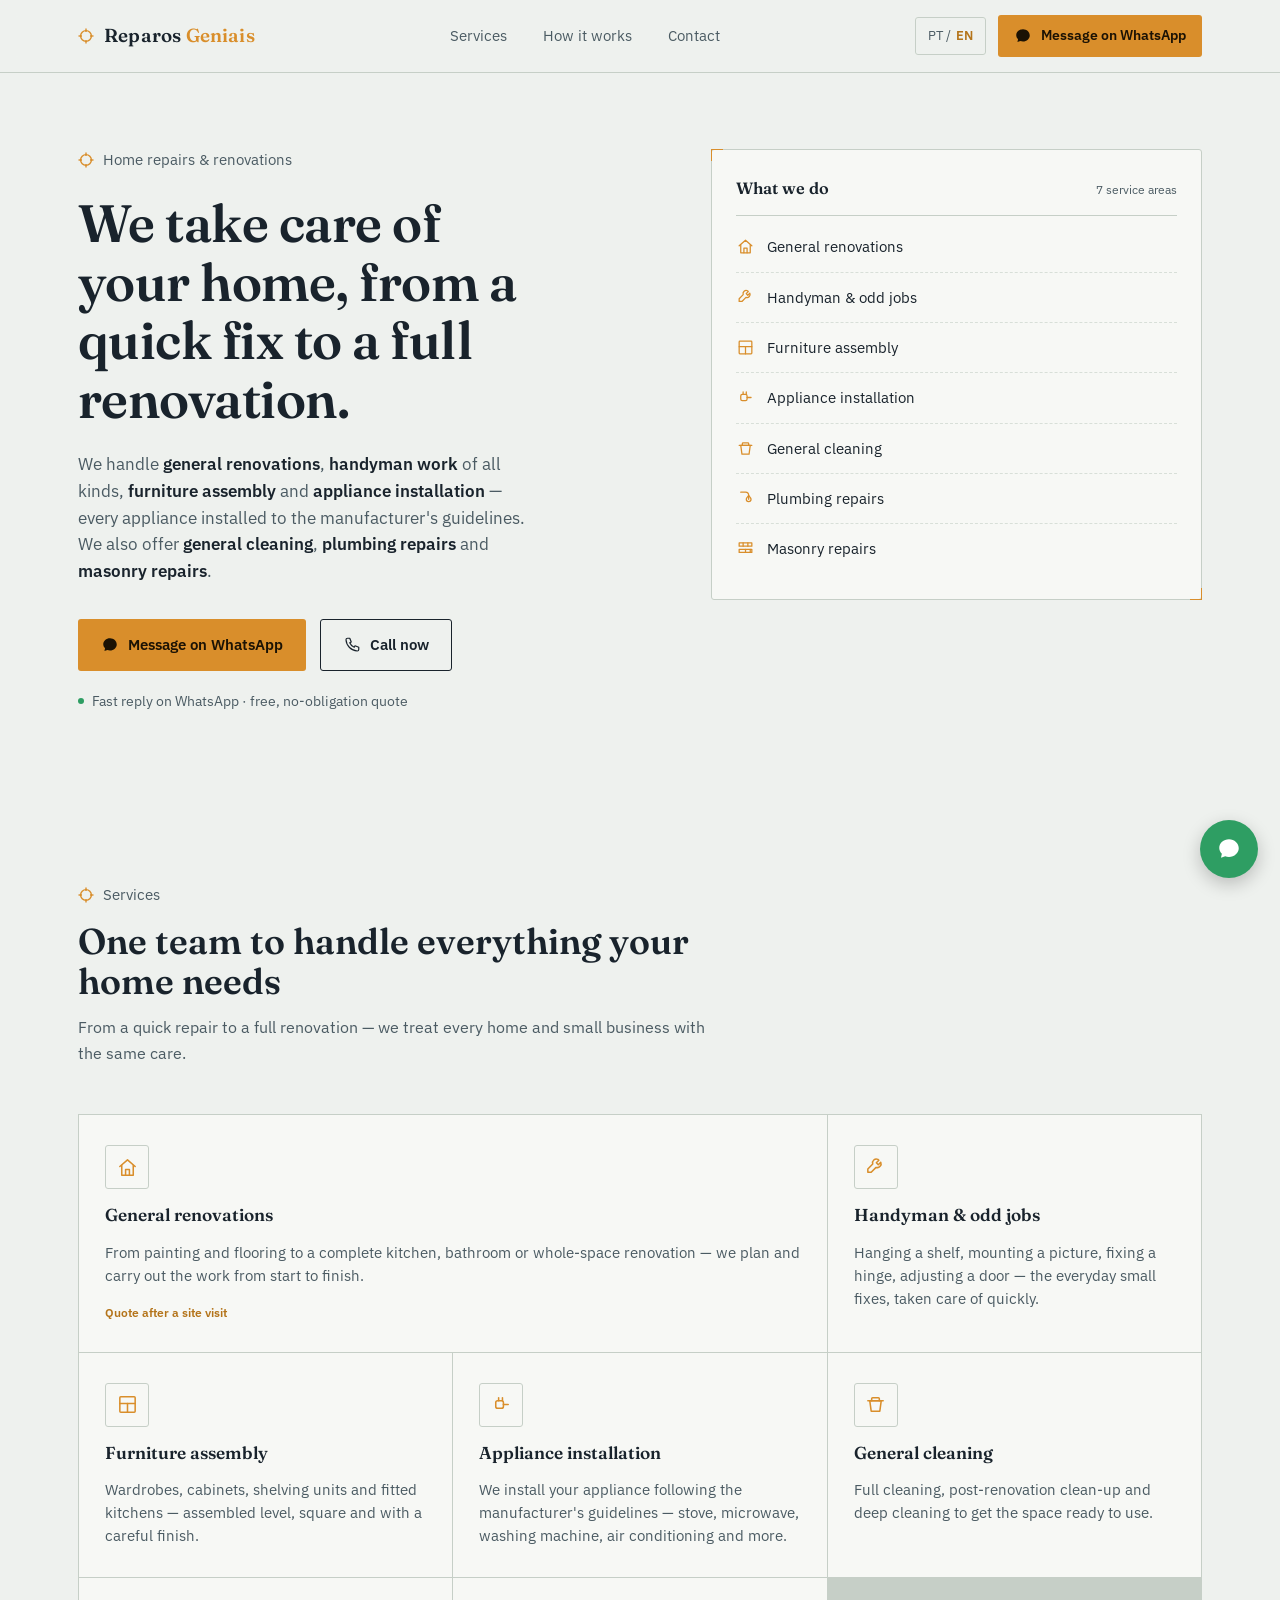
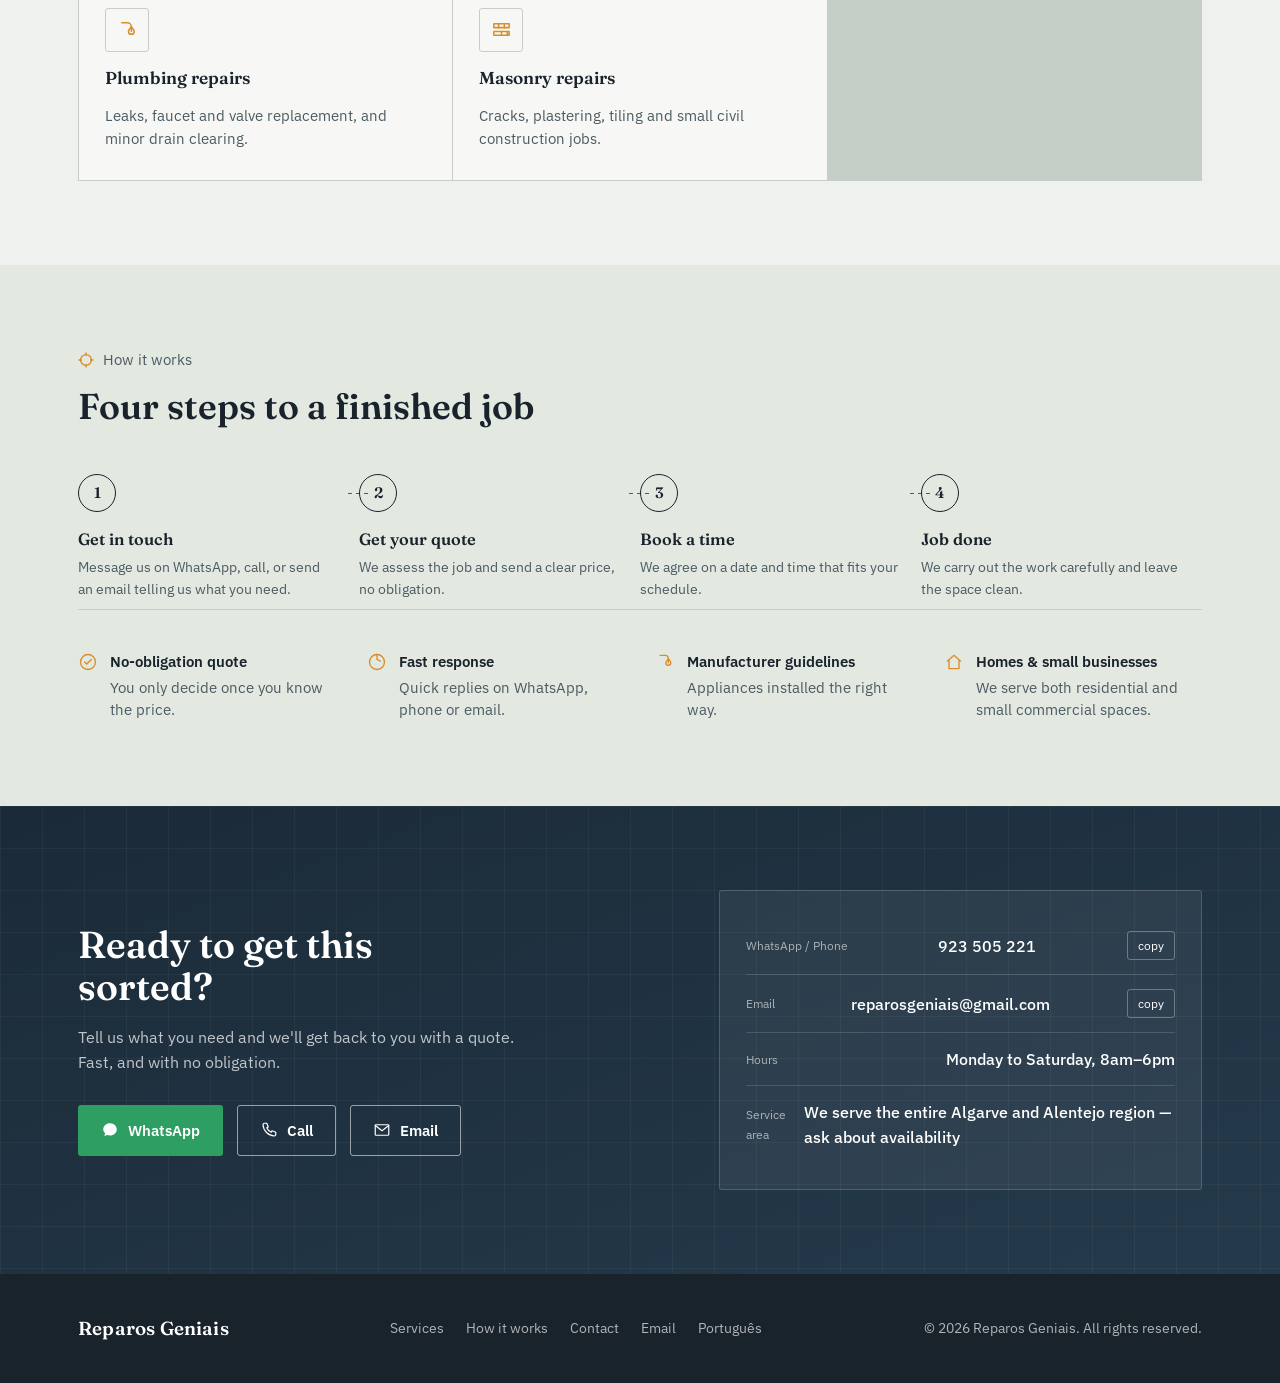
==== en/index.html @ 286da4dd "Update and rename en.html to en/index.html" ====
<!DOCTYPE html>
<html lang="en">
<head>
<meta charset="UTF-8">
<meta name="viewport" content="width=device-width, initial-scale=1">
<title>Reparos Geniais — Home Repairs, Renovations & Furniture Assembly</title>
<meta name="description" content="General renovations, handyman work, furniture assembly, appliance installation, cleaning, plumbing and masonry repairs. Get a quote by WhatsApp, phone or email.">
<meta name="theme-color" content="#1B2A38">

<!-- Open Graph -->
<meta property="og:title" content="Reparos Geniais — Home Repairs & Renovations">
<meta property="og:description" content="We take care of your home: renovations, handyman work, furniture assembly, appliance installation, cleaning, plumbing and masonry repairs.">
<meta property="og:type" content="website">
<meta property="og:locale" content="en_US">
<meta property="og:locale:alternate" content="pt_BR">

<!-- Multilingual SEO: tells Google the Portuguese version of this same page.
     Replace "https://SEU-DOMINIO" with your real URL after deploying to Vercel. -->
<link rel="alternate" hreflang="pt-BR" href="https://SEU-DOMINIO/">
<link rel="alternate" hreflang="en" href="https://SEU-DOMINIO/en/">
<link rel="alternate" hreflang="x-default" href="https://SEU-DOMINIO/">
<link rel="canonical" href="https://SEU-DOMINIO/en/">

<!-- Favicon -->
<link rel="icon" href="data:image/svg+xml,%3Csvg xmlns='http://www.w3.org/2000/svg' viewBox='0 0 24 24'%3E%3Crect width='24' height='24' rx='5' fill='%231B2A38'/%3E%3Cpath d='M14.5 4.5a4 4 0 0 0-5.4 4.9L4 14.5V18h3.5l5.1-5.1a4 4 0 0 0 4.9-5.4l-2.6 2.6-2-2 2.6-2.6z' fill='%23D98E2B'/%3E%3C/svg%3E">

<link rel="preconnect" href="https://fonts.googleapis.com">
<link rel="preconnect" href="https://fonts.gstatic.com" crossorigin>
<link href="https://fonts.googleapis.com/css2?family=Fraunces:opsz,wght@9..144,400;9..144,500;9..144,600;9..144,700&family=IBM+Plex+Sans:wght@400;500;600;700&display=swap" rel="stylesheet">
<link rel="stylesheet" href="../styles.css">
</head>
<body>

<!-- Automatic notice for visitors whose browser is set to Portuguese -->
<div class="lang-banner" id="langBanner">
  <div class="wrap lang-banner-inner">
    <span>Prefere ler em português? <a href="/">Ver esta página em português</a>.</span>
    <button class="close-banner" id="closeLangBanner" aria-label="Close notice">×</button>
  </div>
</div>

<!-- ============================================================
     HEADER
     ============================================================ -->
<header>
  <div class="wrap header-row">
    <a href="#top" class="logo">
      <svg class="mark" viewBox="0 0 16 16"><circle cx="8" cy="8" r="5.4"/><line x1="8" y1="0.5" x2="8" y2="4"/><line x1="8" y1="12" x2="8" y2="15.5"/><line x1="0.5" y1="8" x2="4" y2="8"/><line x1="12" y1="8" x2="15.5" y2="8"/></svg>
      <span class="logo-word">Reparos <span>Geniais</span></span>
    </a>

    <nav class="primary-nav" aria-label="Main navigation">
      <a href="#services">Services</a>
      <a href="#how-it-works">How it works</a>
      <a href="#contact">Contact</a>
    </nav>

    <div class="header-cta">
      <a class="lang-switch" href="/" hreflang="pt-BR">
        PT / <span class="current">EN</span>
      </a>
      <a class="btn btn-primary btn-sm js-wa" href="#" target="_blank" rel="noopener">
        <svg viewBox="0 0 24 24" fill="currentColor"><path d="M12 3C7 3 3 6.6 3 11c0 2 .9 3.9 2.4 5.3L4.6 20l3.9-1.3c1 .4 2.2.6 3.5.6 5 0 9-3.6 9-8S17 3 12 3z"/></svg>
        <span class="long">Message on WhatsApp</span>
      </a>
      <button class="hamburger" id="menuToggle" aria-label="Open menu" aria-expanded="false">
        <span class="bars"></span>
      </button>
    </div>
  </div>
  <div class="mobile-nav" id="mobileNav">
    <a href="#services">Services</a>
    <a href="#how-it-works">How it works</a>
    <a href="#contact">Contact</a>
    <a href="/">Ver em português</a>
  </div>
</header>

<!-- ============================================================
     HERO
     ============================================================ -->
<main id="top">
<section class="hero">
  <div class="wrap hero-grid">
    <div>
      <div class="eyebrow">
        <svg class="mark" viewBox="0 0 16 16"><circle cx="8" cy="8" r="5.4"/><line x1="8" y1="0.5" x2="8" y2="4"/><line x1="8" y1="12" x2="8" y2="15.5"/><line x1="0.5" y1="8" x2="4" y2="8"/><line x1="12" y1="8" x2="15.5" y2="8"/></svg>
        Home repairs & renovations
      </div>
      <h1>We take care of your home, from a quick fix to a full renovation.</h1>
      <p class="hero-sub">
        We handle <strong>general renovations</strong>, <strong>handyman work</strong> of all kinds,
        <strong>furniture assembly</strong> and <strong>appliance installation</strong> —
        every appliance installed to the manufacturer's guidelines. We also offer
        <strong>general cleaning</strong>, <strong>plumbing repairs</strong> and <strong>masonry repairs</strong>.
      </p>
      <div class="hero-ctas">
        <a class="btn btn-primary js-wa" href="#" target="_blank" rel="noopener">
          <svg viewBox="0 0 24 24" fill="currentColor"><path d="M12 3C7 3 3 6.6 3 11c0 2 .9 3.9 2.4 5.3L4.6 20l3.9-1.3c1 .4 2.2.6 3.5.6 5 0 9-3.6 9-8S17 3 12 3z"/></svg>
          Message on WhatsApp
        </a>
        <a class="btn btn-outline js-tel" href="#">
          <svg viewBox="0 0 24 24" fill="none" stroke="currentColor" stroke-width="1.6" stroke-linecap="round" stroke-linejoin="round"><path d="M6 3h3l2 5-2 1a11 11 0 0 0 6 6l1-2 5 2v3a2 2 0 0 1-2 2A16 16 0 0 1 4 5a2 2 0 0 1 2-2z"/></svg>
          Call now
        </a>
      </div>
      <div class="hero-note"><span class="dot"></span> Fast reply on WhatsApp · free, no-obligation quote</div>
    </div>

    <div class="spec-panel">
      <div class="spec-head">
        <span class="t1">What we do</span>
        <span class="t2">7 service areas</span>
      </div>
      <ul class="spec-list">
        <li><svg viewBox="0 0 24 24" fill="none" stroke="currentColor" stroke-width="1.6" stroke-linecap="round" stroke-linejoin="round"><path d="M4 11 12 4 20 11"/><path d="M6 10v10h12V10"/><path d="M10 20v-6h4v6"/></svg> General renovations</li>
        <li><svg viewBox="0 0 24 24" fill="none" stroke="currentColor" stroke-width="1.6" stroke-linecap="round" stroke-linejoin="round"><path d="M14.5 3.5a4 4 0 0 0-5.4 4.9L4 13.5V17h3.5l5.1-5.1a4 4 0 0 0 4.9-5.4l-2.6 2.6-2-2 2.6-2.6z"/></svg> Handyman & odd jobs</li>
        <li><svg viewBox="0 0 24 24" fill="none" stroke="currentColor" stroke-width="1.6" stroke-linecap="round" stroke-linejoin="round"><rect x="4" y="4" width="16" height="16" rx="1"/><line x1="4" y1="11" x2="20" y2="11"/><line x1="12" y1="11" x2="12" y2="20"/></svg> Furniture assembly</li>
        <li><svg viewBox="0 0 24 24" fill="none" stroke="currentColor" stroke-width="1.6" stroke-linecap="round" stroke-linejoin="round"><rect x="6" y="8" width="8" height="8" rx="2"/><line x1="9" y1="8" x2="9" y2="5"/><line x1="13" y1="8" x2="13" y2="5"/><line x1="14" y1="12" x2="19" y2="12"/></svg> Appliance installation</li>
        <li><svg viewBox="0 0 24 24" fill="none" stroke="currentColor" stroke-width="1.6" stroke-linecap="round" stroke-linejoin="round"><path d="M6 8h12l-1.5 11h-9L6 8z"/><path d="M8 8V6a1 1 0 0 1 1-1h6a1 1 0 0 1 1 1v2"/><path d="M4 8h16"/></svg> General cleaning</li>
        <li><svg viewBox="0 0 24 24" fill="none" stroke="currentColor" stroke-width="1.6" stroke-linecap="round" stroke-linejoin="round"><path d="M6 4h6a4 4 0 0 1 4 4v2"/><line x1="16" y1="10" x2="16" y2="13"/><path d="M13 13a3 3 0 1 0 6 0c0-1.5-3-5-3-5s-3 3.5-3 5z"/></svg> Plumbing repairs</li>
        <li><svg viewBox="0 0 24 24" fill="none" stroke="currentColor" stroke-width="1.6" stroke-linecap="round" stroke-linejoin="round"><rect x="4" y="5" width="16" height="4"/><rect x="4" y="13" width="16" height="4"/><line x1="9" y1="5" x2="9" y2="9"/><line x1="15" y1="5" x2="15" y2="9"/><line x1="12" y1="13" x2="12" y2="17"/><line x1="18" y1="13" x2="18" y2="17"/></svg> Masonry repairs</li>
      </ul>
    </div>
  </div>
</section>

<!-- ============================================================
     SERVICES
     ============================================================ -->
<section id="services">
  <div class="wrap">
    <div class="section-head">
      <div class="eyebrow">
        <svg class="mark" viewBox="0 0 16 16"><circle cx="8" cy="8" r="5.4"/><line x1="8" y1="0.5" x2="8" y2="4"/><line x1="8" y1="12" x2="8" y2="15.5"/><line x1="0.5" y1="8" x2="4" y2="8"/><line x1="12" y1="8" x2="15.5" y2="8"/></svg>
        Services
      </div>
      <h2>One team to handle everything your home needs</h2>
      <p>From a quick repair to a full renovation — we treat every home and small business with the same care.</p>
    </div>

    <div class="services-grid">
      <div class="service-card wide">
        <div class="service-icon"><svg viewBox="0 0 24 24" fill="none" stroke="currentColor" stroke-width="1.6" stroke-linecap="round" stroke-linejoin="round"><path d="M4 11 12 4 20 11"/><path d="M6 10v10h12V10"/><path d="M10 20v-6h4v6"/></svg></div>
        <h3>General renovations</h3>
        <p>From painting and flooring to a complete kitchen, bathroom or whole-space renovation — we plan and carry out the work from start to finish.</p>
        <span class="service-tag">Quote after a site visit</span>
      </div>

      <div class="service-card">
        <div class="service-icon"><svg viewBox="0 0 24 24" fill="none" stroke="currentColor" stroke-width="1.6" stroke-linecap="round" stroke-linejoin="round"><path d="M14.5 3.5a4 4 0 0 0-5.4 4.9L4 13.5V17h3.5l5.1-5.1a4 4 0 0 0 4.9-5.4l-2.6 2.6-2-2 2.6-2.6z"/></svg></div>
        <h3>Handyman & odd jobs</h3>
        <p>Hanging a shelf, mounting a picture, fixing a hinge, adjusting a door — the everyday small fixes, taken care of quickly.</p>
      </div>

      <div class="service-card">
        <div class="service-icon"><svg viewBox="0 0 24 24" fill="none" stroke="currentColor" stroke-width="1.6" stroke-linecap="round" stroke-linejoin="round"><rect x="4" y="4" width="16" height="16" rx="1"/><line x1="4" y1="11" x2="20" y2="11"/><line x1="12" y1="11" x2="12" y2="20"/></svg></div>
        <h3>Furniture assembly</h3>
        <p>Wardrobes, cabinets, shelving units and fitted kitchens — assembled level, square and with a careful finish.</p>
      </div>

      <div class="service-card">
        <div class="service-icon"><svg viewBox="0 0 24 24" fill="none" stroke="currentColor" stroke-width="1.6" stroke-linecap="round" stroke-linejoin="round"><rect x="6" y="8" width="8" height="8" rx="2"/><line x1="9" y1="8" x2="9" y2="5"/><line x1="13" y1="8" x2="13" y2="5"/><line x1="14" y1="12" x2="19" y2="12"/></svg></div>
        <h3>Appliance installation</h3>
        <p>We install your appliance following the manufacturer's guidelines — stove, microwave, washing machine, air conditioning and more.</p>
      </div>

      <div class="service-card">
        <div class="service-icon"><svg viewBox="0 0 24 24" fill="none" stroke="currentColor" stroke-width="1.6" stroke-linecap="round" stroke-linejoin="round"><path d="M6 8h12l-1.5 11h-9L6 8z"/><path d="M8 8V6a1 1 0 0 1 1-1h6a1 1 0 0 1 1 1v2"/><path d="M4 8h16"/></svg></div>
        <h3>General cleaning</h3>
        <p>Full cleaning, post-renovation clean-up and deep cleaning to get the space ready to use.</p>
      </div>

      <div class="service-card">
        <div class="service-icon"><svg viewBox="0 0 24 24" fill="none" stroke="currentColor" stroke-width="1.6" stroke-linecap="round" stroke-linejoin="round"><path d="M6 4h6a4 4 0 0 1 4 4v2"/><line x1="16" y1="10" x2="16" y2="13"/><path d="M13 13a3 3 0 1 0 6 0c0-1.5-3-5-3-5s-3 3.5-3 5z"/></svg></div>
        <h3>Plumbing repairs</h3>
        <p>Leaks, faucet and valve replacement, and minor drain clearing.</p>
      </div>

      <div class="service-card">
        <div class="service-icon"><svg viewBox="0 0 24 24" fill="none" stroke="currentColor" stroke-width="1.6" stroke-linecap="round" stroke-linejoin="round"><rect x="4" y="5" width="16" height="4"/><rect x="4" y="13" width="16" height="4"/><line x1="9" y1="5" x2="9" y2="9"/><line x1="15" y1="5" x2="15" y2="9"/><line x1="12" y1="13" x2="12" y2="17"/><line x1="18" y1="13" x2="18" y2="17"/></svg></div>
        <h3>Masonry repairs</h3>
        <p>Cracks, plastering, tiling and small civil construction jobs.</p>
      </div>
    </div>
  </div>
</section>

<!-- ============================================================
     HOW IT WORKS
     ============================================================ -->
<section id="how-it-works" class="steps-wrap">
  <div class="wrap">
    <div class="section-head">
      <div class="eyebrow">
        <svg class="mark" viewBox="0 0 16 16"><circle cx="8" cy="8" r="5.4"/><line x1="8" y1="0.5" x2="8" y2="4"/><line x1="8" y1="12" x2="8" y2="15.5"/><line x1="0.5" y1="8" x2="4" y2="8"/><line x1="12" y1="8" x2="15.5" y2="8"/></svg>
        How it works
      </div>
      <h2>Four steps to a finished job</h2>
    </div>

    <div class="steps">
      <div class="step">
        <div class="step-num">1</div>
        <h3>Get in touch</h3>
        <p>Message us on WhatsApp, call, or send an email telling us what you need.</p>
      </div>
      <div class="step">
        <div class="step-num">2</div>
        <h3>Get your quote</h3>
        <p>We assess the job and send a clear price, no obligation.</p>
      </div>
      <div class="step">
        <div class="step-num">3</div>
        <h3>Book a time</h3>
        <p>We agree on a date and time that fits your schedule.</p>
      </div>
      <div class="step">
        <div class="step-num">4</div>
        <h3>Job done</h3>
        <p>We carry out the work carefully and leave the space clean.</p>
      </div>
    </div>

    <div class="trust-row">
      <div class="trust-item">
        <svg viewBox="0 0 24 24" fill="none" stroke="currentColor" stroke-width="1.6" stroke-linecap="round" stroke-linejoin="round"><circle cx="12" cy="12" r="9"/><path d="M8 12l2.5 2.5L16 9"/></svg>
        <p><strong>No-obligation quote</strong>You only decide once you know the price.</p>
      </div>
      <div class="trust-item">
        <svg viewBox="0 0 24 24" fill="none" stroke="currentColor" stroke-width="1.6" stroke-linecap="round" stroke-linejoin="round"><path d="M12 3v6l4 2"/><circle cx="12" cy="12" r="9"/></svg>
        <p><strong>Fast response</strong>Quick replies on WhatsApp, phone or email.</p>
      </div>
      <div class="trust-item">
        <svg viewBox="0 0 24 24" fill="none" stroke="currentColor" stroke-width="1.6" stroke-linecap="round" stroke-linejoin="round"><path d="M6 4h6a4 4 0 0 1 4 4v2"/><line x1="16" y1="10" x2="16" y2="13"/><path d="M13 13a3 3 0 1 0 6 0c0-1.5-3-5-3-5s-3 3.5-3 5z"/></svg>
        <p><strong>Manufacturer guidelines</strong>Appliances installed the right way.</p>
      </div>
      <div class="trust-item">
        <svg viewBox="0 0 24 24" fill="none" stroke="currentColor" stroke-width="1.6" stroke-linecap="round" stroke-linejoin="round"><path d="M4 11 12 4 20 11"/><path d="M6 10v10h12V10"/></svg>
        <p><strong>Homes & small businesses</strong>We serve both residential and small commercial spaces.</p>
      </div>
    </div>
  </div>
</section>

<!-- ============================================================
     CONTACT
     ============================================================ -->
<section id="contact" class="contact">
  <div class="wrap contact-inner">
    <div>
      <h2>Ready to get this sorted?</h2>
      <p class="contact-sub">Tell us what you need and we'll get back to you with a quote. Fast, and with no obligation.</p>
      <div class="contact-ctas">
        <a class="btn btn-whatsapp js-wa" href="#" target="_blank" rel="noopener">
          <svg viewBox="0 0 24 24" fill="currentColor"><path d="M12 3C7 3 3 6.6 3 11c0 2 .9 3.9 2.4 5.3L4.6 20l3.9-1.3c1 .4 2.2.6 3.5.6 5 0 9-3.6 9-8S17 3 12 3z"/></svg>
          WhatsApp
        </a>
        <a class="btn btn-outline-light js-tel" href="#">
          <svg viewBox="0 0 24 24" fill="none" stroke="currentColor" stroke-width="1.6" stroke-linecap="round" stroke-linejoin="round"><path d="M6 3h3l2 5-2 1a11 11 0 0 0 6 6l1-2 5 2v3a2 2 0 0 1-2 2A16 16 0 0 1 4 5a2 2 0 0 1 2-2z"/></svg>
          Call
        </a>
        <a class="btn btn-outline-light js-email" href="#">
          <svg viewBox="0 0 24 24" fill="none" stroke="currentColor" stroke-width="1.6" stroke-linecap="round" stroke-linejoin="round"><rect x="3" y="5" width="18" height="14" rx="1"/><path d="M3 6l9 7 9-7"/></svg>
          Email
        </a>
      </div>
    </div>

    <div class="contact-card">
      <div class="contact-line">
        <span class="label">WhatsApp / Phone</span>
        <span class="value js-phone-display">—</span>
        <button class="copy-btn" data-copy-target="phone">copy</button>
      </div>
      <div class="contact-line">
        <span class="label">Email</span>
        <span class="value js-email-display">—</span>
        <button class="copy-btn" data-copy-target="email">copy</button>
      </div>
      <div class="contact-line">
        <span class="label">Hours</span>
        <span class="value js-hours-display">—</span>
      </div>
      <div class="contact-line">
        <span class="label">Service area</span>
        <span class="value js-city-display">—</span>
      </div>
    </div>
  </div>
</section>
</main>

<!-- ============================================================
     FOOTER
     ============================================================ -->
<footer>
  <div class="wrap footer-row">
    <span class="logo-word">Reparos Geniais</span>
    <div class="footer-links">
      <a href="#services">Services</a>
      <a href="#how-it-works">How it works</a>
      <a href="#contact">Contact</a>
      <a href="#" class="js-email">Email</a>
      <a href="/">Português</a>
    </div>
    <span>© <span id="year"></span> Reparos Geniais. All rights reserved.</span>
  </div>
</footer>

<!-- Floating WhatsApp button -->
<a class="float-wa js-wa" href="#" target="_blank" rel="noopener" aria-label="Message on WhatsApp">
  <span class="ring" aria-hidden="true"></span>
  <svg viewBox="0 0 24 24" fill="currentColor"><path d="M12 3C7 3 3 6.6 3 11c0 2 .9 3.9 2.4 5.3L4.6 20l3.9-1.3c1 .4 2.2.6 3.5.6 5 0 9-3.6 9-8S17 3 12 3z"/></svg>
</a>

<!-- Contact data shared with the Portuguese page: edit in ../config.js -->
<script src="../config.js"></script>
<script>
  const PAGE_LANG = "en";

  function buildWhatsappUrl(){
    const msg = encodeURIComponent(CONFIG.whatsappMessage[PAGE_LANG]);
    return `https://wa.me/${CONFIG.whatsappNumber}?text=${msg}`;
  }

  document.querySelectorAll(".js-wa").forEach(el => el.setAttribute("href", buildWhatsappUrl()));
  document.querySelectorAll(".js-tel").forEach(el => el.setAttribute("href", `tel:${CONFIG.phoneDial}`));
  document.querySelectorAll(".js-email").forEach(el => el.setAttribute("href", `mailto:${CONFIG.email}`));

  document.querySelectorAll(".js-phone-display").forEach(el => el.textContent = CONFIG.phoneDisplay);
  document.querySelectorAll(".js-email-display").forEach(el => el.textContent = CONFIG.email);
  document.querySelectorAll(".js-hours-display").forEach(el => el.textContent = CONFIG.hours[PAGE_LANG]);
  document.querySelectorAll(".js-city-display").forEach(el => el.textContent = CONFIG.city[PAGE_LANG]);

  // copy phone / email
  document.querySelectorAll(".copy-btn").forEach(btn => {
    btn.addEventListener("click", async () => {
      const target = btn.getAttribute("data-copy-target");
      const text = target === "phone" ? CONFIG.phoneDisplay : CONFIG.email;
      try{
        await navigator.clipboard.writeText(text);
        const original = btn.textContent;
        btn.textContent = "copied!";
        setTimeout(() => btn.textContent = original, 1600);
      }catch(e){ /* clipboard unavailable, fail silently */ }
    });
  });

  // mobile menu
  const menuToggle = document.getElementById("menuToggle");
  const mobileNav = document.getElementById("mobileNav");
  menuToggle.addEventListener("click", () => {
    const open = mobileNav.classList.toggle("open");
    menuToggle.setAttribute("aria-expanded", open ? "true" : "false");
  });
  mobileNav.querySelectorAll("a").forEach(a => a.addEventListener("click", () => {
    mobileNav.classList.remove("open");
    menuToggle.setAttribute("aria-expanded", "false");
  }));

  document.getElementById("year").textContent = new Date().getFullYear();

  // Notice: if the visitor's browser is set to Portuguese and they haven't
  // dismissed this before, suggest the Portuguese page.
  (function(){
    const banner = document.getElementById("langBanner");
    const dismissed = localStorage.getItem("rg-lang-banner-dismissed");
    const browserLang = (navigator.language || "").toLowerCase();
    if (!dismissed && browserLang.startsWith("pt")) {
      banner.classList.add("show");
    }
    document.getElementById("closeLangBanner").addEventListener("click", () => {
      banner.classList.remove("show");
      localStorage.setItem("rg-lang-banner-dismissed", "1");
    });
  })();
</script>
</body>
</html>
---- styles.css ----
/* ============================================================
   CONFIGURAÇÃO VISUAL — tokens de design
   ============================================================ */
:root{
  --paper:      #EEF1EE;   /* fundo principal, papel técnico frio */
  --paper-alt:  #E3E8E1;   /* fundo de seções alternadas */
  --card:       #F7F8F5;   /* cartões sobre o papel */
  --ink:        #19232C;   /* texto principal, quase-preto azulado */
  --ink-soft:   #4B5B63;   /* texto secundário */
  --line:       #C6CFC7;   /* linhas finas / bordas técnicas */
  --line-soft:  #D8DFD8;
  --accent:     #D98E2B;   /* ocre — cor de ferramenta */
  --accent-dk:  #B4741A;   /* ocre escuro, hover */
  --blue-deep:  #1B2A38;   /* azul oficina, seções escuras */
  --blue-deep-2:#243A4B;
  --whatsapp:   #2E9E63;   /* verde discreto, não o verde-limão de marca */
  --radius:     3px;
  --maxw:       1180px;
}

*{ box-sizing: border-box; }
html{ scroll-behavior: smooth; }
body{
  margin:0;
  background: var(--paper);
  color: var(--ink);
  font-family: 'IBM Plex Sans', system-ui, sans-serif;
  font-size: 16px;
  line-height: 1.55;
  -webkit-font-smoothing: antialiased;
}
h1,h2,h3{
  font-family: 'Fraunces', Georgia, serif;
  font-weight: 600;
  line-height: 1.12;
  margin: 0;
  color: var(--ink);
}
p{ margin: 0; }
a{ color: inherit; text-decoration: none; }
img,svg{ display:block; max-width:100%; }
button{ font-family: inherit; cursor: pointer; }
:focus-visible{ outline: 2px solid var(--accent); outline-offset: 3px; }

.wrap{ max-width: var(--maxw); margin: 0 auto; padding: 0 28px; }
@media (max-width: 640px){ .wrap{ padding: 0 20px; } }

/* ---------- Marca / crosshair ---------- */
.mark{ width:16px; height:16px; flex:0 0 auto; }
.mark circle{ fill:none; stroke:var(--accent); stroke-width:1.4; }
.mark line{ stroke:var(--accent); stroke-width:1.4; }

/* ============================================================
   AVISO DE IDIOMA (barra fina no topo)
   ============================================================ */
.lang-banner{
  display:none;
  background: var(--blue-deep); color:#fff; font-size:0.86rem;
  padding: 10px 0;
}
.lang-banner.show{ display:block; }
.lang-banner-inner{
  display:flex; align-items:center; justify-content:center; gap:14px; flex-wrap:wrap;
  text-align:center;
}
.lang-banner a{ text-decoration:underline; font-weight:600; }
.lang-banner .close-banner{
  background:transparent; border:none; color:rgba(255,255,255,.65);
  font-size:1.05rem; line-height:1; padding:0 2px;
}
.lang-banner .close-banner:hover{ color:#fff; }

/* ---------- Seletor de idioma ---------- */
.lang-switch{
  display:inline-flex; align-items:center; gap:5px;
  border:1px solid var(--line); border-radius: var(--radius);
  padding: 8px 12px; font-size:0.82rem; color: var(--ink-soft);
  transition: border-color .15s ease, color .15s ease;
}
.lang-switch:hover{ color: var(--ink); border-color: var(--ink); }
.lang-switch .current{ color: var(--accent-dk); font-weight:600; }

/* ============================================================
   HEADER
   ============================================================ */
header{
  position: sticky; top:0; z-index: 50;
  background: rgba(238,241,238,0.86);
  backdrop-filter: blur(8px);
  border-bottom: 1px solid var(--line);
}
.header-row{
  display:flex; align-items:center; justify-content:space-between;
  height: 72px; gap: 18px;
}
.logo{ display:flex; align-items:center; gap:10px; }
.logo-word{ font-family:'Fraunces',serif; font-weight:600; font-size:1.18rem; letter-spacing:.01em; }
.logo-word span{ color: var(--accent); }

nav.primary-nav{ display:flex; align-items:center; gap:32px; }
nav.primary-nav a{
  font-size:0.94rem; color: var(--ink-soft);
  padding: 4px 2px; border-bottom: 1px solid transparent;
  transition: color .15s ease, border-color .15s ease;
}
nav.primary-nav a:hover{ color: var(--ink); border-color: var(--accent); }

.header-cta{ display:flex; align-items:center; gap:12px; }
.hamburger{
  display:none; width:38px; height:38px; border:1px solid var(--line);
  background:var(--card); border-radius: var(--radius);
  align-items:center; justify-content:center;
}
.hamburger .bars, .hamburger .bars::before, .hamburger .bars::after{
  content:""; display:block; width:16px; height:1.5px; background: var(--ink);
  position:relative;
}
.hamburger .bars::before{ position:absolute; top:-5px; }
.hamburger .bars::after{ position:absolute; top:5px; }

/* ---------- Botões ---------- */
.btn{
  display:inline-flex; align-items:center; gap:9px;
  padding: 13px 22px; border-radius: var(--radius);
  font-size: 0.96rem; font-weight: 600; white-space:nowrap;
  border: 1px solid transparent; transition: transform .12s ease, background .15s ease, border-color .15s ease;
}
.btn:active{ transform: translateY(1px); }
.btn svg{ width:18px; height:18px; flex:0 0 auto; }
.btn-primary{ background: var(--accent); color: #1B1204; }
.btn-primary:hover{ background: var(--accent-dk); }
.btn-outline{ background: transparent; border-color: var(--ink); color: var(--ink); }
.btn-outline:hover{ background: var(--ink); color: var(--paper); }
.btn-outline-light{ background: transparent; border-color: rgba(255,255,255,0.55); color:#fff; }
.btn-outline-light:hover{ background: rgba(255,255,255,0.12); }
.btn-sm{ padding: 9px 15px; font-size: 0.85rem; }
.btn-whatsapp{ background: var(--whatsapp); color:#fff; }
.btn-whatsapp:hover{ background:#25824F; }

/* ============================================================
   HERO
   ============================================================ */
.hero{
  position: relative; overflow:hidden;
  padding: 76px 0 88px;
  background-image:
    linear-gradient(var(--paper) 0%, var(--paper) 100%),
    linear-gradient(90deg, rgba(27,42,56,0.05) 1px, transparent 1px),
    linear-gradient(rgba(27,42,56,0.05) 1px, transparent 1px);
  background-size: auto, 42px 42px, 42px 42px;
  background-position: center;
}
.hero-grid{
  display:grid; grid-template-columns: 1.08fr 0.92fr; gap: 56px; align-items:start;
}
.eyebrow{
  display:inline-flex; align-items:center; gap:9px;
  font-size: 0.92rem; color: var(--ink-soft); margin-bottom: 22px;
}
.hero h1{
  font-size: clamp(2.3rem, 4.1vw, 3.4rem);
  letter-spacing: -0.01em;
  max-width: 13ch;
}
.hero-sub{
  margin-top: 22px; max-width: 46ch;
  font-size: 1.08rem; color: var(--ink-soft);
}
.hero-sub strong{ color: var(--ink); font-weight:600; }
.hero-ctas{ display:flex; flex-wrap:wrap; gap:14px; margin-top: 34px; }
.hero-note{
  margin-top: 20px; font-size: 0.86rem; color: var(--ink-soft);
  display:flex; align-items:center; gap:8px;
}
.hero-note .dot{ width:6px; height:6px; border-radius:50%; background: var(--whatsapp); flex:0 0 auto; }

/* ---------- painel "ordem de serviço" ---------- */
.spec-panel{
  background: var(--card); border: 1px solid var(--line);
  border-radius: var(--radius); padding: 26px 24px;
  position: relative;
}
.spec-panel::before, .spec-panel::after{
  content:""; position:absolute; width:11px; height:11px;
  border-top:1.4px solid var(--accent); border-left:1.4px solid var(--accent);
}
.spec-panel::before{ top:-1px; left:-1px; }
.spec-panel::after{ bottom:-1px; right:-1px; transform: rotate(180deg); }
.spec-head{
  display:flex; justify-content:space-between; align-items:baseline;
  border-bottom: 1px solid var(--line); padding-bottom: 14px; margin-bottom: 6px;
}
.spec-head .t1{ font-family:'Fraunces',serif; font-weight:600; font-size:1.02rem; }
.spec-head .t2{ font-size:0.78rem; color: var(--ink-soft); }
.spec-list{ list-style:none; margin:0; padding:0; }
.spec-list li{
  display:flex; align-items:center; gap:12px;
  padding: 13px 0; border-bottom: 1px dashed var(--line-soft);
  font-size: 0.94rem;
}
.spec-list li:last-child{ border-bottom:none; }
.spec-list svg{ width:19px; height:19px; color: var(--accent); flex:0 0 auto; }

/* ============================================================
   SEÇÃO GENÉRICA
   ============================================================ */
section{ padding: 84px 0; }
.section-head{ max-width: 640px; margin-bottom: 48px; }
.section-head .eyebrow{ margin-bottom: 14px; }
.section-head h2{ font-size: clamp(1.7rem, 2.8vw, 2.3rem); }
.section-head p{ margin-top: 14px; color: var(--ink-soft); font-size: 1.03rem; }

/* ---------- Serviços ---------- */
.services-grid{
  display:grid; grid-template-columns: repeat(3, 1fr); gap: 1px;
  background: var(--line); border: 1px solid var(--line);
}
.service-card{
  background: var(--card); padding: 30px 26px;
  display:flex; flex-direction:column; gap:16px;
}
.service-card.wide{ grid-column: span 2; }
.service-icon{
  width:44px; height:44px; border:1px solid var(--line);
  display:flex; align-items:center; justify-content:center; border-radius: var(--radius);
}
.service-icon svg{ width:23px; height:23px; color: var(--accent); }
.service-card h3{ font-size: 1.08rem; font-weight:600; }
.service-card p{ color: var(--ink-soft); font-size: 0.93rem; }
.service-tag{
  margin-top:auto; font-size:0.78rem; color: var(--accent-dk); font-weight:600;
}

@media (max-width: 900px){
  .services-grid{ grid-template-columns: repeat(2,1fr); }
  .service-card.wide{ grid-column: span 2; }
}
@media (max-width: 620px){
  .services-grid{ grid-template-columns: 1fr; }
  .service-card.wide{ grid-column: span 1; }
}

/* ---------- Como funciona ---------- */
.steps-wrap{ background: var(--paper-alt); }
.steps{
  display:grid; grid-template-columns: repeat(4,1fr); gap: 0; position:relative;
}
.step{ padding: 0 22px 0 0; position:relative; }
.step:not(:last-child)::after{
  content:""; position:absolute; top:19px; right:-11px; width:22px; height:1px;
  background: repeating-linear-gradient(90deg, var(--ink-soft) 0 4px, transparent 4px 8px);
}
.step-num{
  width:38px; height:38px; border-radius:50%; border:1.4px solid var(--ink);
  display:flex; align-items:center; justify-content:center;
  font-family:'Fraunces',serif; font-weight:600; font-size:0.95rem;
  margin-bottom: 18px;
}
.step h3{ font-size: 1.02rem; font-weight:600; margin-bottom:8px; }
.step p{ font-size: 0.9rem; color: var(--ink-soft); }

@media (max-width: 800px){
  .steps{ grid-template-columns: 1fr 1fr; gap: 34px 22px; }
  .step:not(:last-child)::after{ display:none; }
}
@media (max-width: 460px){
  .steps{ grid-template-columns: 1fr; }
}

/* ---------- Confiança ---------- */
.trust-row{
  display:grid; grid-template-columns: repeat(4, 1fr); gap: 30px;
  border-top: 1px solid var(--line); padding-top: 40px; margin-top: 8px;
}
.trust-item{ display:flex; align-items:flex-start; gap:12px; }
.trust-item svg{ width:20px; height:20px; color:var(--accent); flex:0 0 auto; margin-top:2px; }
.trust-item p{ font-size: 0.92rem; color: var(--ink-soft); }
.trust-item strong{ display:block; color:var(--ink); font-weight:600; font-size:0.96rem; margin-bottom:3px; }
@media (max-width: 800px){ .trust-row{ grid-template-columns: 1fr 1fr; } }
@media (max-width: 480px){ .trust-row{ grid-template-columns: 1fr; } }

/* ---------- Contato ---------- */
.contact{
  background: var(--blue-deep);
  background-image: linear-gradient(160deg, var(--blue-deep) 0%, var(--blue-deep-2) 100%);
  color: #fff; position:relative; overflow:hidden;
}
.contact::before{
  content:""; position:absolute; inset:0;
  background-image: linear-gradient(90deg, rgba(255,255,255,0.04) 1px, transparent 1px),
                     linear-gradient(rgba(255,255,255,0.04) 1px, transparent 1px);
  background-size: 42px 42px;
}
.contact-inner{ position:relative; display:grid; grid-template-columns: 1.1fr 0.9fr; gap: 50px; align-items:center; }
.contact h2{ color:#fff; font-size: clamp(1.7rem, 3vw, 2.35rem); max-width: 15ch; }
.contact-sub{ margin-top:16px; color: rgba(255,255,255,0.72); max-width: 46ch; font-size:1.02rem; }
.contact-ctas{ display:flex; flex-wrap:wrap; gap:14px; margin-top:30px; }

.contact-card{
  background: rgba(255,255,255,0.06); border:1px solid rgba(255,255,255,0.16);
  border-radius: var(--radius); padding: 26px;
}
.contact-line{
  display:flex; align-items:center; justify-content:space-between; gap:12px;
  padding: 14px 0; border-bottom: 1px solid rgba(255,255,255,0.14);
}
.contact-line:last-child{ border-bottom:none; }
.contact-line .label{ font-size:0.78rem; color: rgba(255,255,255,0.6); }
.contact-line .value{ font-size:0.98rem; font-weight:500; }
.copy-btn{
  background:transparent; border:1px solid rgba(255,255,255,0.3); color:#fff;
  font-size:0.75rem; padding:6px 10px; border-radius: var(--radius);
}
.copy-btn:hover{ background: rgba(255,255,255,0.12); }

@media (max-width: 860px){ .contact-inner{ grid-template-columns: 1fr; } }

/* ============================================================
   FOOTER
   ============================================================ */
footer{ background: var(--ink); color: rgba(255,255,255,0.66); padding: 40px 0; }
.footer-row{
  display:flex; justify-content:space-between; align-items:center; gap:20px; flex-wrap:wrap;
  font-size: 0.86rem;
}
.footer-row .logo-word{ color:#fff; }
.footer-links{ display:flex; gap:22px; flex-wrap:wrap; align-items:center; }
.footer-links a:hover{ color:#fff; }

/* ============================================================
   BOTÃO FLUTUANTE WHATSAPP
   ============================================================ */
.float-wa{
  position: fixed; right: 22px; bottom: 22px; z-index: 60;
  width: 58px; height:58px; border-radius:50%;
  background: var(--whatsapp); color:#fff;
  display:flex; align-items:center; justify-content:center;
  box-shadow: 0 6px 18px rgba(0,0,0,0.22);
}
.float-wa svg{ width:26px; height:26px; }
.float-wa .ring{
  position:absolute; inset:-6px; border-radius:50%;
  border: 1.5px solid var(--whatsapp); opacity:0;
  animation: ring-pulse 2.8s ease-out infinite;
}
@keyframes ring-pulse{
  0%{ transform: scale(0.9); opacity:0.55; }
  70%{ transform: scale(1.35); opacity:0; }
  100%{ opacity:0; }
}
@media (prefers-reduced-motion: reduce){
  .float-wa .ring{ animation:none; display:none; }
  html{ scroll-behavior:auto; }
}

/* ============================================================
   RESPONSIVO GERAL
   ============================================================ */
@media (max-width: 900px){
  nav.primary-nav{ display:none; }
  .hero-grid{ grid-template-columns: 1fr; }
}
@media (max-width: 640px){
  .header-cta .btn span.long{ display:none; }
  section{ padding: 60px 0; }
  .hero{ padding: 52px 0 60px; }
}

/* menu mobile */
.mobile-nav{
  display:none; flex-direction:column; gap:2px;
  border-top:1px solid var(--line); background: var(--paper);
}
.mobile-nav.open{ display:flex; }
.mobile-nav a{
  padding: 15px 28px; border-bottom: 1px solid var(--line-soft); font-size:0.98rem; color: var(--ink);
}
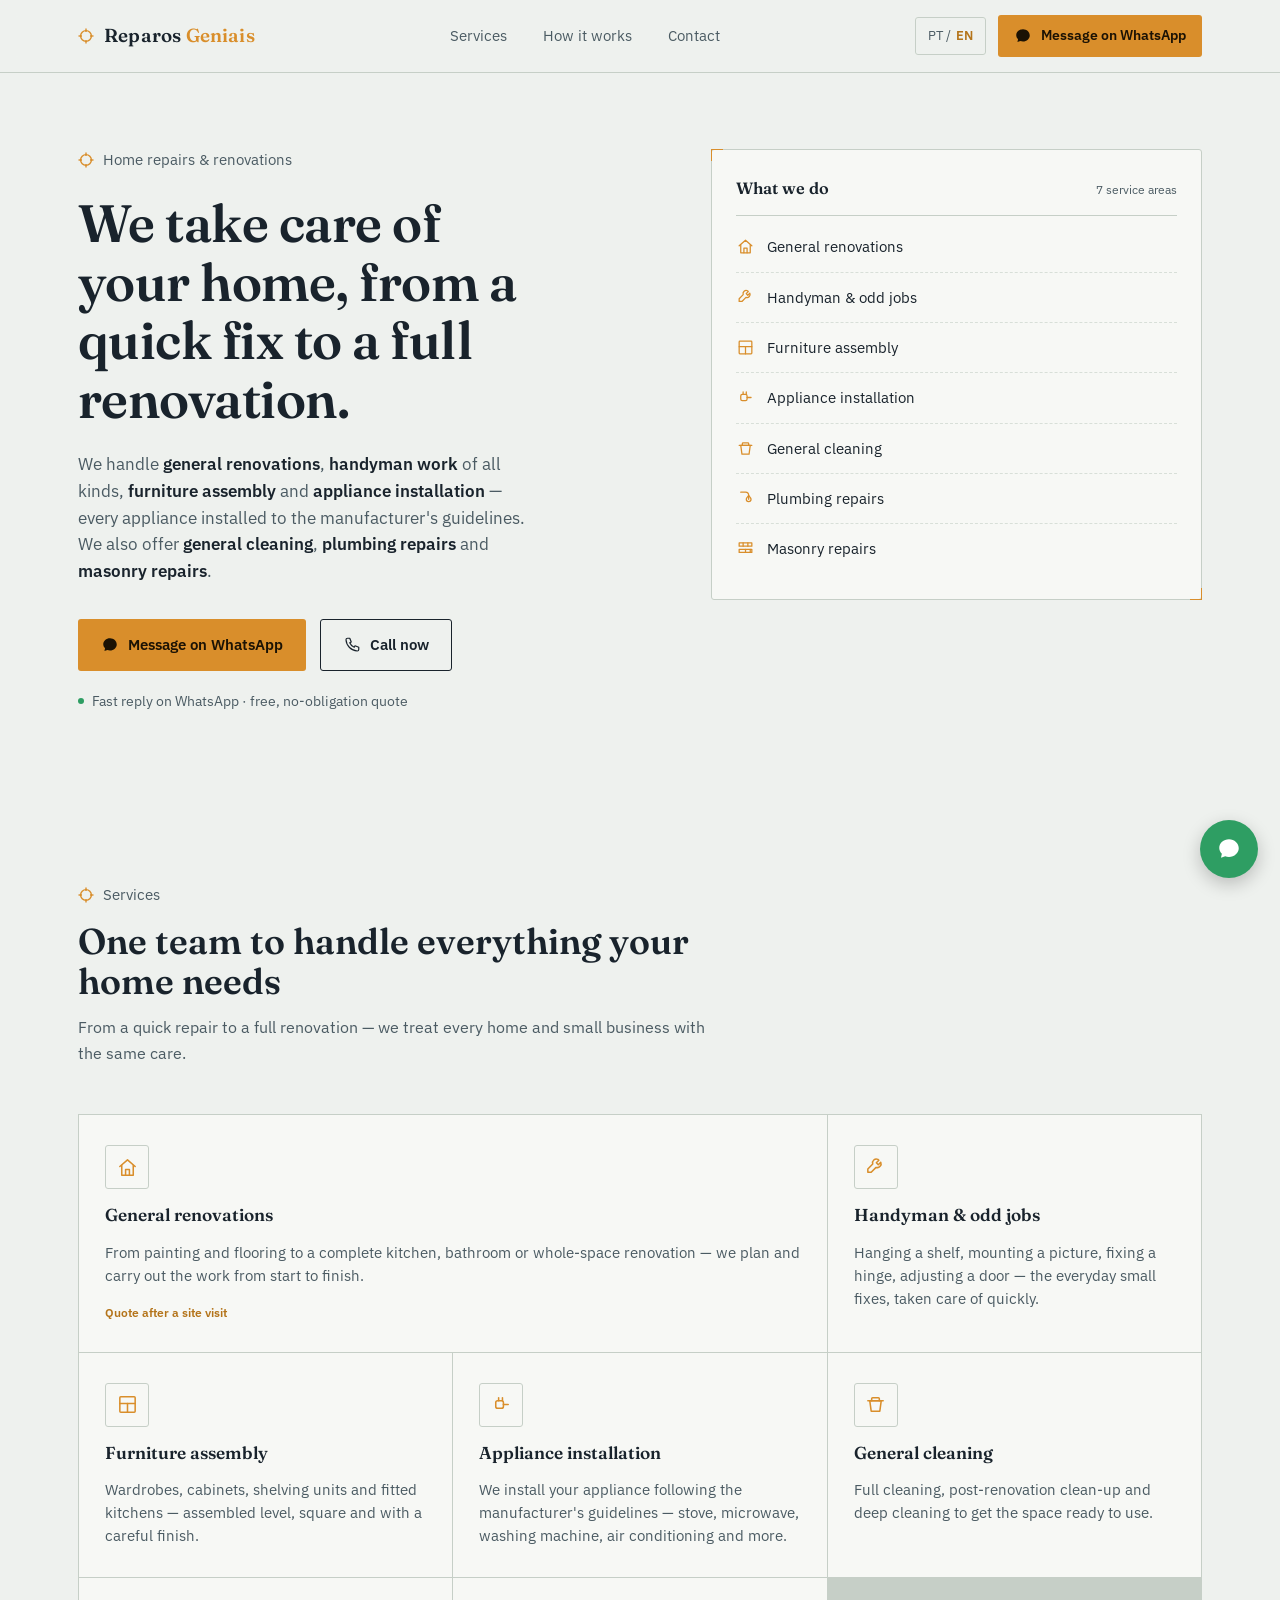
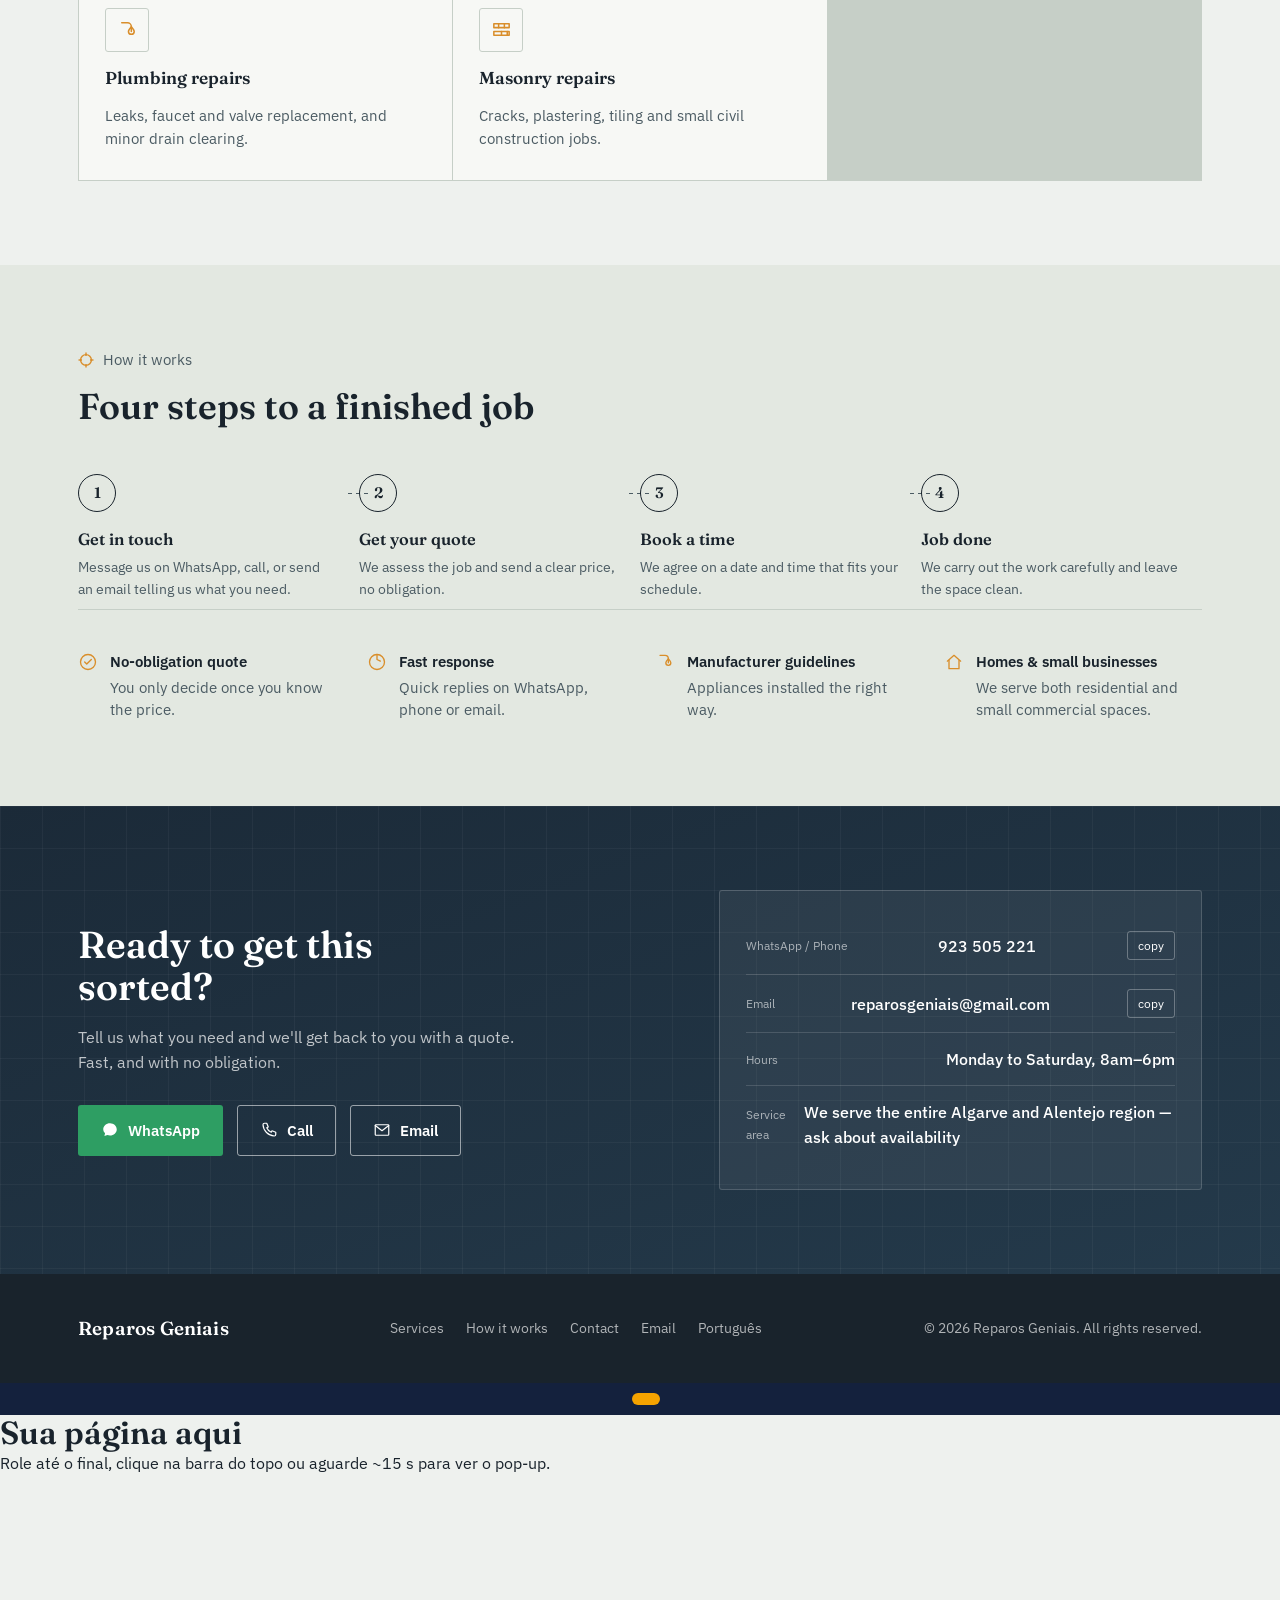
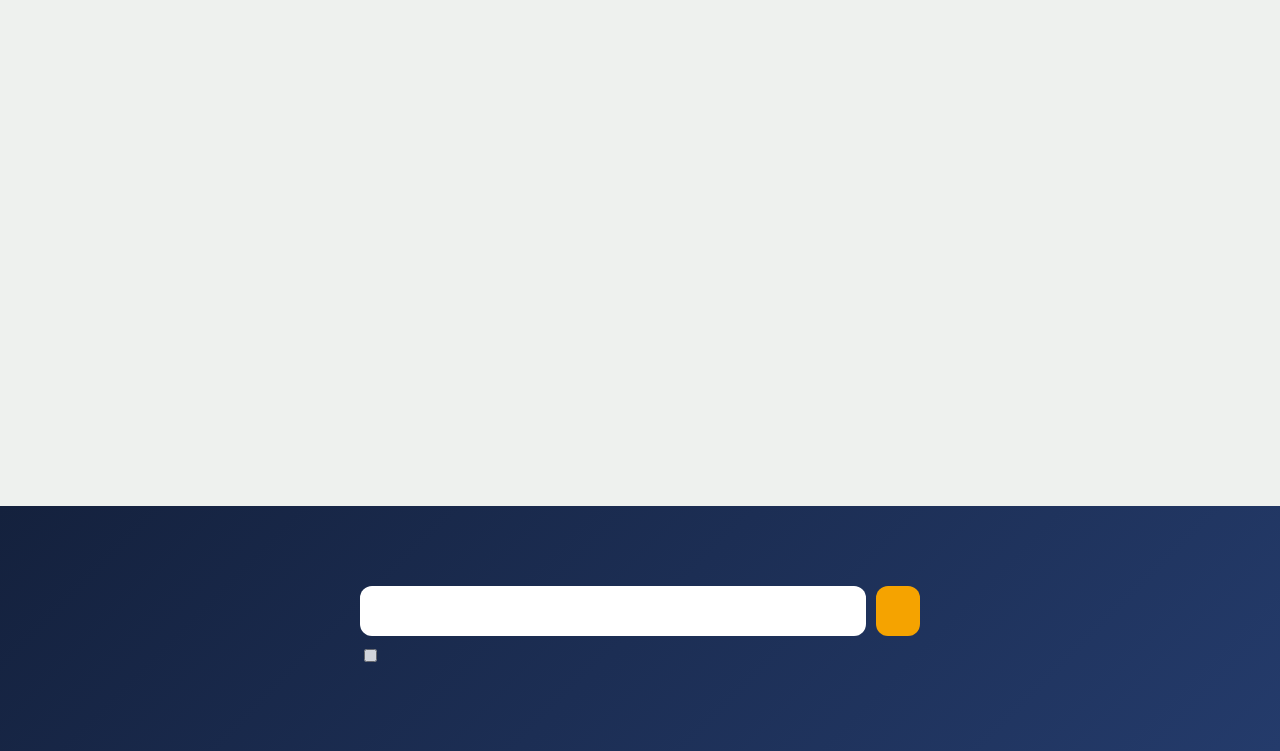
==== commit 38f01686: "Update index.html" ====
--- a/en/index.html
+++ b/en/index.html
@@ -1,6 +1,59 @@
 <!DOCTYPE html>
 <html lang="en">
-<head>
+<head><style id="rg-leads-css">
+:root{
+  --rg-primary:#f5a300;      /* cor de destaque — combine com seu styles.css */
+  --rg-primary-dark:#c98500;
+  --rg-ink:#14213d;
+  --rg-bg:#ffffff;
+  --rg-muted:#5b6478;
+  --rg-line:#e4e7ee;
+}
+@media (prefers-color-scheme:dark){
+  :root:not([data-theme="light"]){--rg-bg:#1b2033;--rg-ink:#f3f5fa;--rg-muted:#a4adc4;--rg-line:#2d3450}
+}
+body{margin:0;font-family:system-ui,-apple-system,"Segoe UI",Roboto,sans-serif;background:#f4f6fb;color:#222}
+.demo{max-width:720px;margin:0 auto;padding:80px 20px;text-align:center}
+
+/* Barra do topo */
+.rg-topbar{background:var(--rg-ink);color:#fff;font-size:14px;padding:10px 16px;display:flex;gap:12px;justify-content:center;align-items:center;flex-wrap:wrap;text-align:center}
+.rg-topbar button{background:var(--rg-primary);color:#1a1a1a;border:0;border-radius:999px;padding:6px 14px;font-weight:700;cursor:pointer;font-size:13px}
+.rg-topbar button:hover{background:var(--rg-primary-dark);color:#fff}
+
+/* Bloco inferior */
+.rg-cta{background:linear-gradient(135deg,var(--rg-ink),#243b6b);color:#fff;padding:56px 20px}
+.rg-cta-in{max-width:760px;margin:0 auto;text-align:center}
+.rg-cta h2{margin:0 0 10px;font-size:clamp(24px,4vw,34px);line-height:1.2}
+.rg-cta p{margin:0 auto 24px;max-width:560px;opacity:.9;line-height:1.5}
+.rg-form{display:flex;gap:10px;max-width:560px;margin:0 auto;flex-wrap:wrap}
+.rg-form input[type=email]{flex:1 1 240px;padding:14px 16px;border-radius:12px;border:2px solid transparent;font-size:16px;outline:0;background:#fff;color:#14213d}
+.rg-form input[type=email]:focus{border-color:var(--rg-primary)}
+.rg-form button[type=submit]{padding:14px 22px;border:0;border-radius:12px;background:var(--rg-primary);color:#1a1a1a;font-weight:800;font-size:16px;cursor:pointer;flex:0 0 auto}
+.rg-form button[type=submit]:hover{background:var(--rg-primary-dark);color:#fff}
+.rg-form button[disabled]{opacity:.6;cursor:wait}
+.rg-consent{flex:1 1 100%;font-size:12px;opacity:.8;text-align:left;display:flex;gap:8px;align-items:flex-start}
+.rg-msg{flex:1 1 100%;font-size:14px;min-height:20px}
+.rg-msg.err{color:#ffb4b4}.rg-msg.ok{color:#9af0b8}
+
+/* Modal */
+.rg-overlay{position:fixed;inset:0;background:rgba(10,15,30,.6);display:none;align-items:center;justify-content:center;padding:16px;z-index:9999;backdrop-filter:blur(3px)}
+.rg-overlay.open{display:flex;animation:rgfade .25s ease}
+.rg-modal{background:var(--rg-bg);color:var(--rg-ink);width:100%;max-width:440px;border-radius:20px;padding:32px 28px 26px;position:relative;box-shadow:0 24px 60px rgba(0,0,0,.35);animation:rgpop .3s ease}
+.rg-modal .rg-x{position:absolute;top:12px;right:14px;background:none;border:0;font-size:26px;color:var(--rg-muted);cursor:pointer;line-height:1}
+.rg-badge{display:inline-block;background:color-mix(in srgb,var(--rg-primary) 22%,transparent);color:var(--rg-ink);font-weight:700;font-size:12px;padding:5px 12px;border-radius:999px;margin-bottom:12px}
+.rg-modal h3{margin:0 0 8px;font-size:24px;line-height:1.25}
+.rg-modal p{margin:0 0 18px;color:var(--rg-muted);line-height:1.5;font-size:15px}
+.rg-modal input[type=email]{width:100%;box-sizing:border-box;padding:14px 16px;border-radius:12px;border:2px solid var(--rg-line);font-size:16px;background:transparent;color:var(--rg-ink);outline:0;margin-bottom:12px}
+.rg-modal input[type=email]:focus{border-color:var(--rg-primary)}
+.rg-modal .rg-go{width:100%;padding:14px;border:0;border-radius:12px;background:var(--rg-primary);color:#1a1a1a;font-weight:800;font-size:16px;cursor:pointer}
+.rg-modal .rg-go:hover{background:var(--rg-primary-dark);color:#fff}
+.rg-modal .rg-consent{color:var(--rg-muted);margin:10px 0 0;font-size:12px}
+.rg-modal .rg-msg.err{color:#d33}.rg-modal .rg-msg.ok{color:#1c8f4d;font-weight:600}
+.rg-perks{display:flex;gap:14px;margin:0 0 16px;padding:0;list-style:none;font-size:13px;color:var(--rg-muted);flex-wrap:wrap}
+@keyframes rgfade{from{opacity:0}to{opacity:1}}
+@keyframes rgpop{from{transform:translateY(14px) scale(.97);opacity:0}to{transform:none;opacity:1}}
+@media (prefers-reduced-motion:reduce){.rg-overlay.open,.rg-modal{animation:none}}
+</style>
 <meta charset="UTF-8">
 <meta name="viewport" content="width=device-width, initial-scale=1">
 <title>Reparos Geniais — Home Repairs, Renovations & Furniture Assembly</title>
@@ -376,5 +429,45 @@
     });
   })();
 </script>
+<!-- ============ RG LEADS — HTML ============ -->
+<div class="rg-topbar" id="rgTop">
+  <span data-rg="topText"></span>
+  <button type="button" data-rg-open data-rg="topBtn"></button>
+</div>
+
+  <h1>Sua página aqui</h1>
+  <p>Role até o final, clique na barra do topo ou aguarde ~15 s para ver o pop-up.</p>
+  <div style="height:70vh"></div>
+</div>
+
+<section class="rg-cta" id="orcamento-email">
+  <div class="rg-cta-in">
+    <h2 data-rg="ctaTitle"></h2>
+    <p data-rg="ctaText"></p>
+    <form class="rg-form" data-rg-form novalidate>
+      <input type="email" name="email" autocomplete="email" required data-rg="ph" aria-label="E-mail">
+      <button type="submit" data-rg="ctaBtn"></button>
+      <label class="rg-consent"><input type="checkbox" name="consent" required><span data-rg="consent"></span></label>
+      <div class="rg-msg" role="status" aria-live="polite"></div>
+    </form>
+  </div>
+</section>
+
+<div class="rg-overlay" id="rgOverlay" role="dialog" aria-modal="true" aria-labelledby="rgTitle">
+  <div class="rg-modal">
+    <button class="rg-x" type="button" data-rg-close aria-label="Fechar">&times;</button>
+    <span class="rg-badge" data-rg="badge"></span>
+    <h3 id="rgTitle" data-rg="mTitle"></h3>
+    <p data-rg="mText"></p>
+    <ul class="rg-perks"><li data-rg="perk1"></li><li data-rg="perk2"></li><li data-rg="perk3"></li></ul>
+    <form data-rg-form novalidate>
+      <input type="email" name="email" autocomplete="email" required data-rg="ph" aria-label="E-mail">
+      <button class="rg-go" type="submit" data-rg="mBtn"></button>
+      <label class="rg-consent"><input type="checkbox" name="consent" required><span data-rg="consent"></span></label>
+      <div class="rg-msg" role="status" aria-live="polite"></div>
+    </form>
+  </div>
+</div>
+<!-- ============ /RG LEADS — HTML ============ -->
 </body>
 </html>
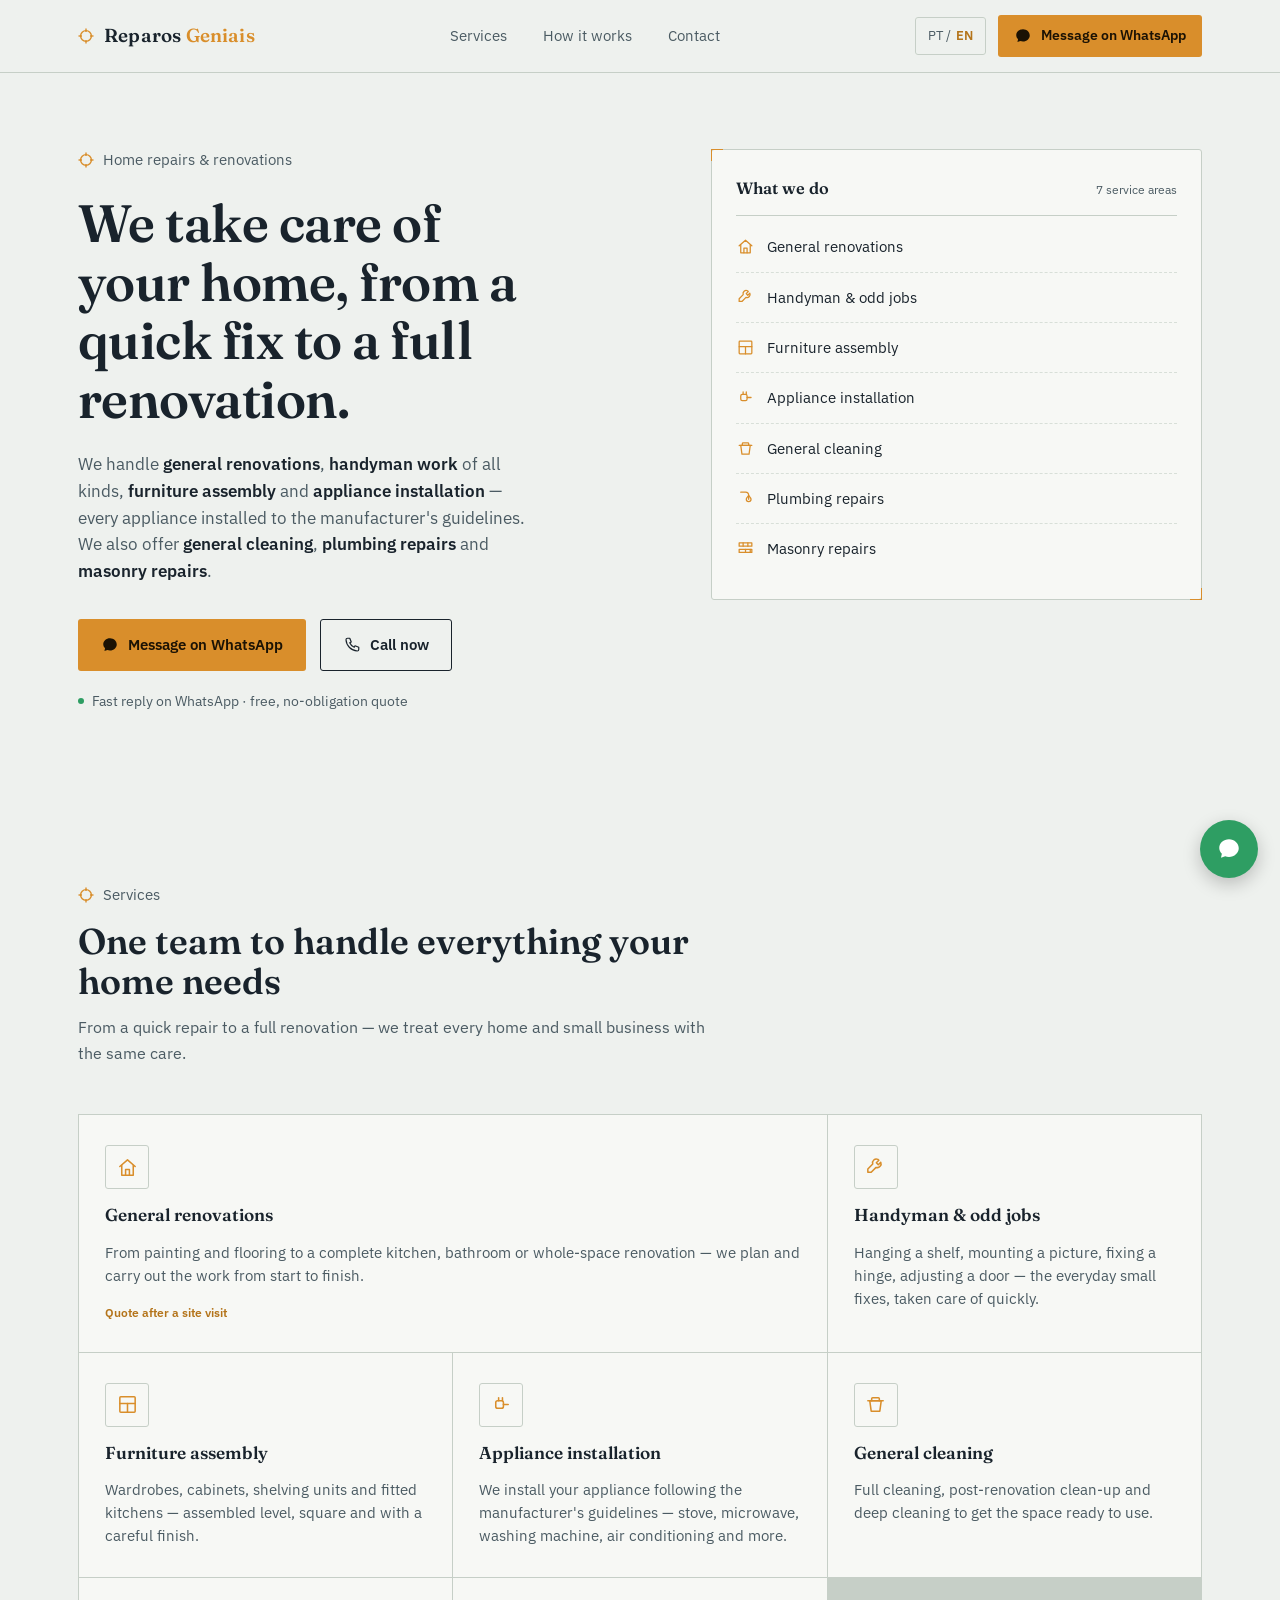
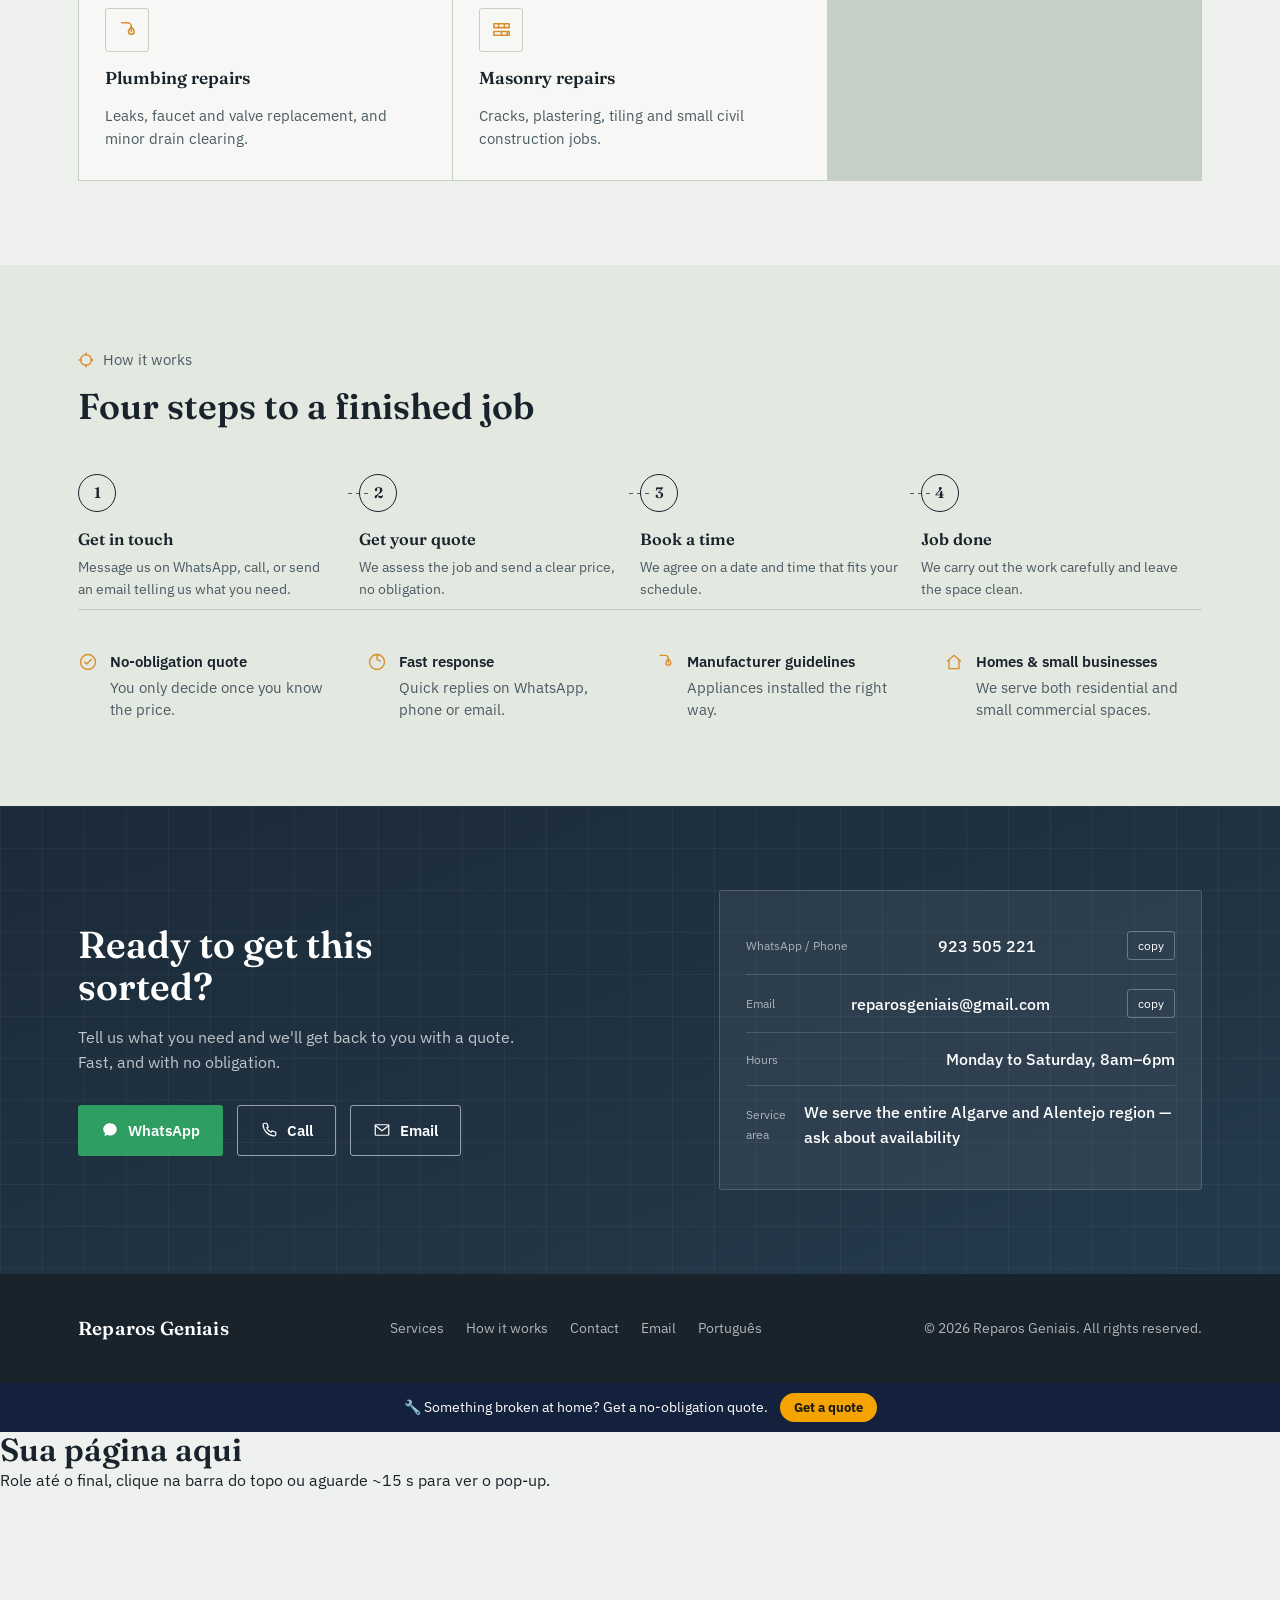
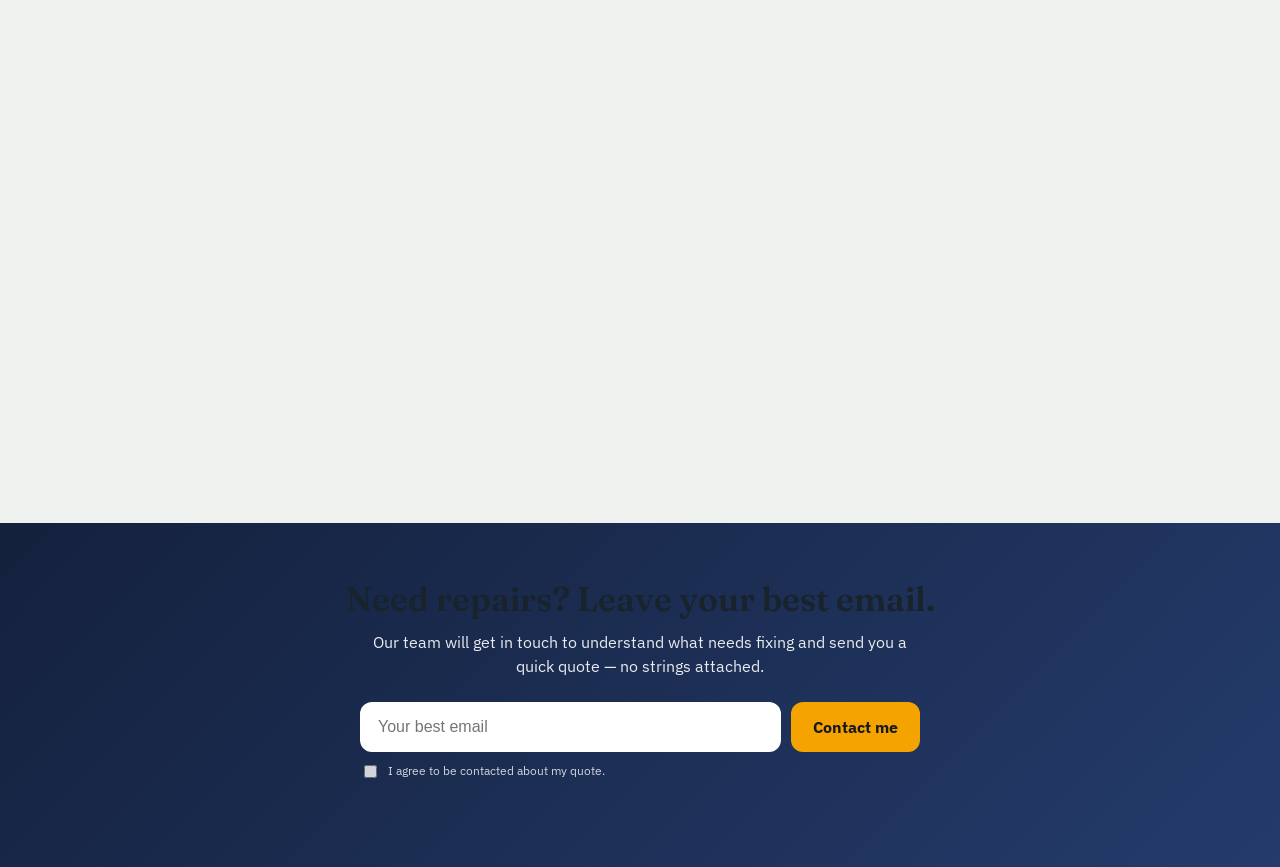
==== commit 9503a70b: "Update index.html" ====
--- a/en/index.html
+++ b/en/index.html
@@ -469,5 +469,83 @@
   </div>
 </div>
 <!-- ============ /RG LEADS — HTML ============ -->
-</body>
+<script id="rg-leads-js">
+(function(){
+  // >>> COLE AQUI a URL do seu formulário (Formspree, Getform, Make/Zapier webhook...)
+  var LEADS_ENDPOINT = "https://formspree.io/f/myezjojn"; // ex.: "https://formspree.io/f/SEU_ID"
+  var SHOW_AFTER_MS = 15000; // pop-up automático após 15 s (0 = desativa)
+
+  var T = {
+    pt:{
+      topText:"🔧 Algo quebrado em casa? Peça seu orçamento sem compromisso.",topBtn:"Quero orçamento",
+      ctaTitle:"Precisando de reparos? Deixe seu melhor e-mail.",
+      ctaText:"Nossa equipe entra em contato para entender o que precisa ser consertado e enviar um orçamento rápido — sem compromisso.",
+      ph:"Seu melhor e-mail",ctaBtn:"Quero ser contatado",
+      consent:"Concordo em receber contato sobre meu orçamento.",
+      badge:"ORÇAMENTO GRATUITO",mTitle:"Precisa de reparos? Fale com a gente!",
+      mText:"Deixe seu melhor e-mail e um especialista entra em contato para resolver o seu problema.",
+      perk1:"✔ Resposta rápida",perk2:"✔ Sem compromisso",perk3:"✔ Profissionais de confiança",
+      mBtn:"Receber contato",bad:"Digite um e-mail válido.",cons:"Marque a caixa de concordância.",
+      ok:"Obrigado! Entraremos em contato em breve. ✅",err:"Não foi possível enviar. Tente novamente.",close:"Fechar"},
+    en:{
+      topText:"🔧 Something broken at home? Get a no-obligation quote.",topBtn:"Get a quote",
+      ctaTitle:"Need repairs? Leave your best email.",
+      ctaText:"Our team will get in touch to understand what needs fixing and send you a quick quote — no strings attached.",
+      ph:"Your best email",ctaBtn:"Contact me",
+      consent:"I agree to be contacted about my quote.",
+      badge:"FREE QUOTE",mTitle:"Need repairs? Let's talk!",
+      mText:"Drop your best email and a specialist will reach out to solve your problem.",
+      perk1:"✔ Fast reply",perk2:"✔ No obligation",perk3:"✔ Trusted professionals",
+      mBtn:"Get in touch",bad:"Please enter a valid email.",cons:"Please tick the consent box.",
+      ok:"Thank you! We'll be in touch soon. ✅",err:"Could not send. Please try again.",close:"Close"}
+  };
+  var lang=(document.documentElement.lang||"pt").toLowerCase().indexOf("en")===0?"en":"pt";
+  var t=T[lang];
+
+  document.querySelectorAll("[data-rg]").forEach(function(el){
+    var k=el.getAttribute("data-rg");
+    if(k==="ph") el.placeholder=t.ph; else el.textContent=t[k];
+  });
+  var ov=document.getElementById("rgOverlay"), shown=false, lastFocus=null;
+  try{ shown = sessionStorage.getItem("rgShown")==="1"; }catch(e){}
+
+  function open(){
+    lastFocus=document.activeElement; ov.classList.add("open");
+    try{sessionStorage.setItem("rgShown","1");}catch(e){} shown=true;
+    setTimeout(function(){ov.querySelector("input[type=email]").focus();},50);
+  }
+  function close(){ ov.classList.remove("open"); if(lastFocus) lastFocus.focus(); }
+  document.querySelectorAll("[data-rg-open]").forEach(function(b){b.addEventListener("click",open)});
+  document.querySelectorAll("[data-rg-close]").forEach(function(b){b.setAttribute("aria-label",t.close);b.addEventListener("click",close)});
+  ov.addEventListener("click",function(e){if(e.target===ov)close()});
+  document.addEventListener("keydown",function(e){if(e.key==="Escape")close()});
+
+  // Gatilhos automáticos (1x por sessão): tempo e intenção de saída
+  if(!shown && SHOW_AFTER_MS>0) setTimeout(function(){if(!shown)open()},SHOW_AFTER_MS);
+  document.addEventListener("mouseout",function(e){
+    if(!shown && e.clientY<=0 && !e.relatedTarget) open();
+  });
+
+  document.querySelectorAll("[data-rg-form]").forEach(function(form){
+    var msg=form.querySelector(".rg-msg"), btn=form.querySelector("button[type=submit]");
+    form.addEventListener("submit",function(e){
+      e.preventDefault();
+      var email=form.email.value.trim();
+      msg.className="rg-msg";
+      if(!/^[^\s@]+@[^\s@]+\.[^\s@]{2,}$/.test(email)){msg.textContent=t.bad;msg.classList.add("err");return;}
+      if(!form.consent.checked){msg.textContent=t.cons;msg.classList.add("err");return;}
+      btn.disabled=true;
+      var payload={email:email,lang:lang,page:location.href,source:form.closest(".rg-modal")?"popup":"rodape",date:new Date().toISOString()};
+      var send = LEADS_ENDPOINT
+        ? fetch(LEADS_ENDPOINT,{method:"POST",headers:{"Content-Type":"application/json","Accept":"application/json"},body:JSON.stringify(payload)}).then(function(r){if(!r.ok)throw 0})
+        : Promise.resolve(); // sem endpoint: modo demonstração (nada é enviado)
+      send.then(function(){
+        msg.textContent=t.ok;msg.classList.add("ok");form.reset();
+        if(form.closest(".rg-modal")) setTimeout(close,2200);
+      }).catch(function(){msg.textContent=t.err;msg.classList.add("err");})
+        .then(function(){btn.disabled=false;});
+    });
+  });
+})();
+</script></body>
 </html>
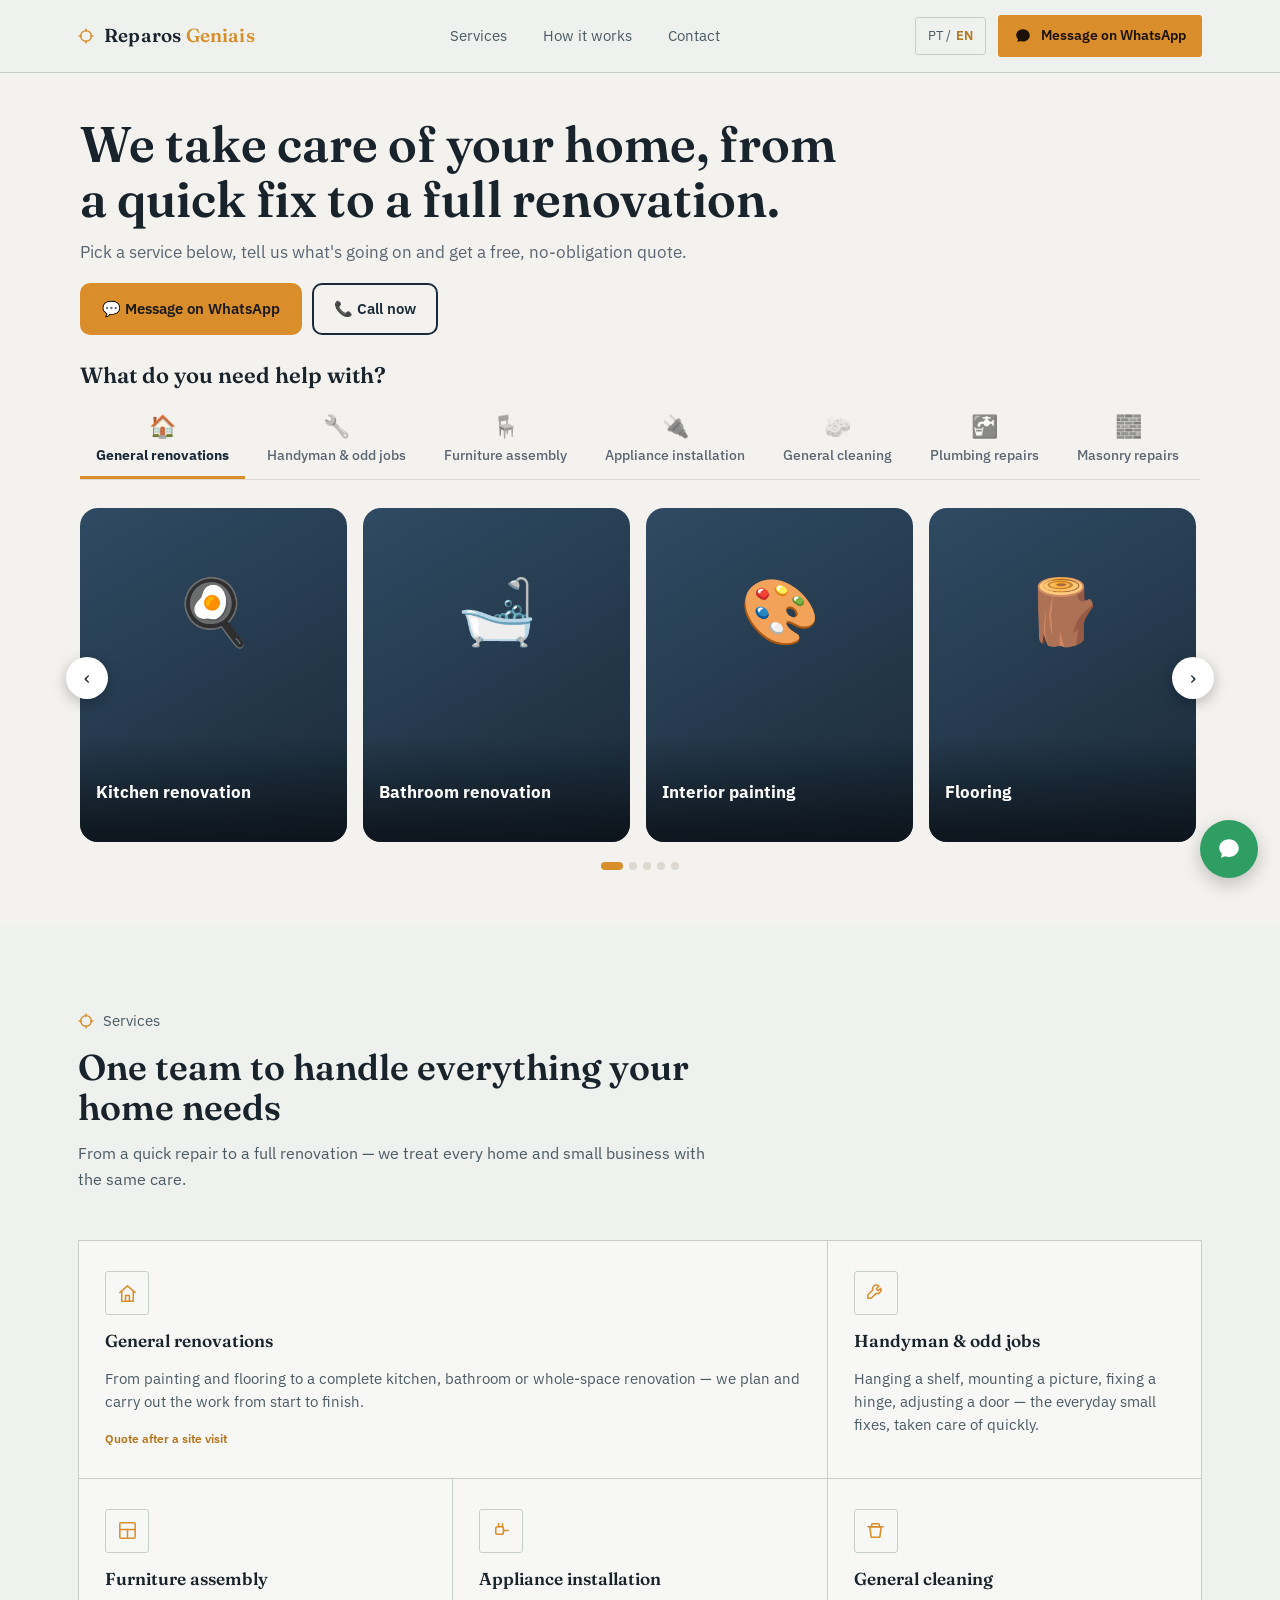
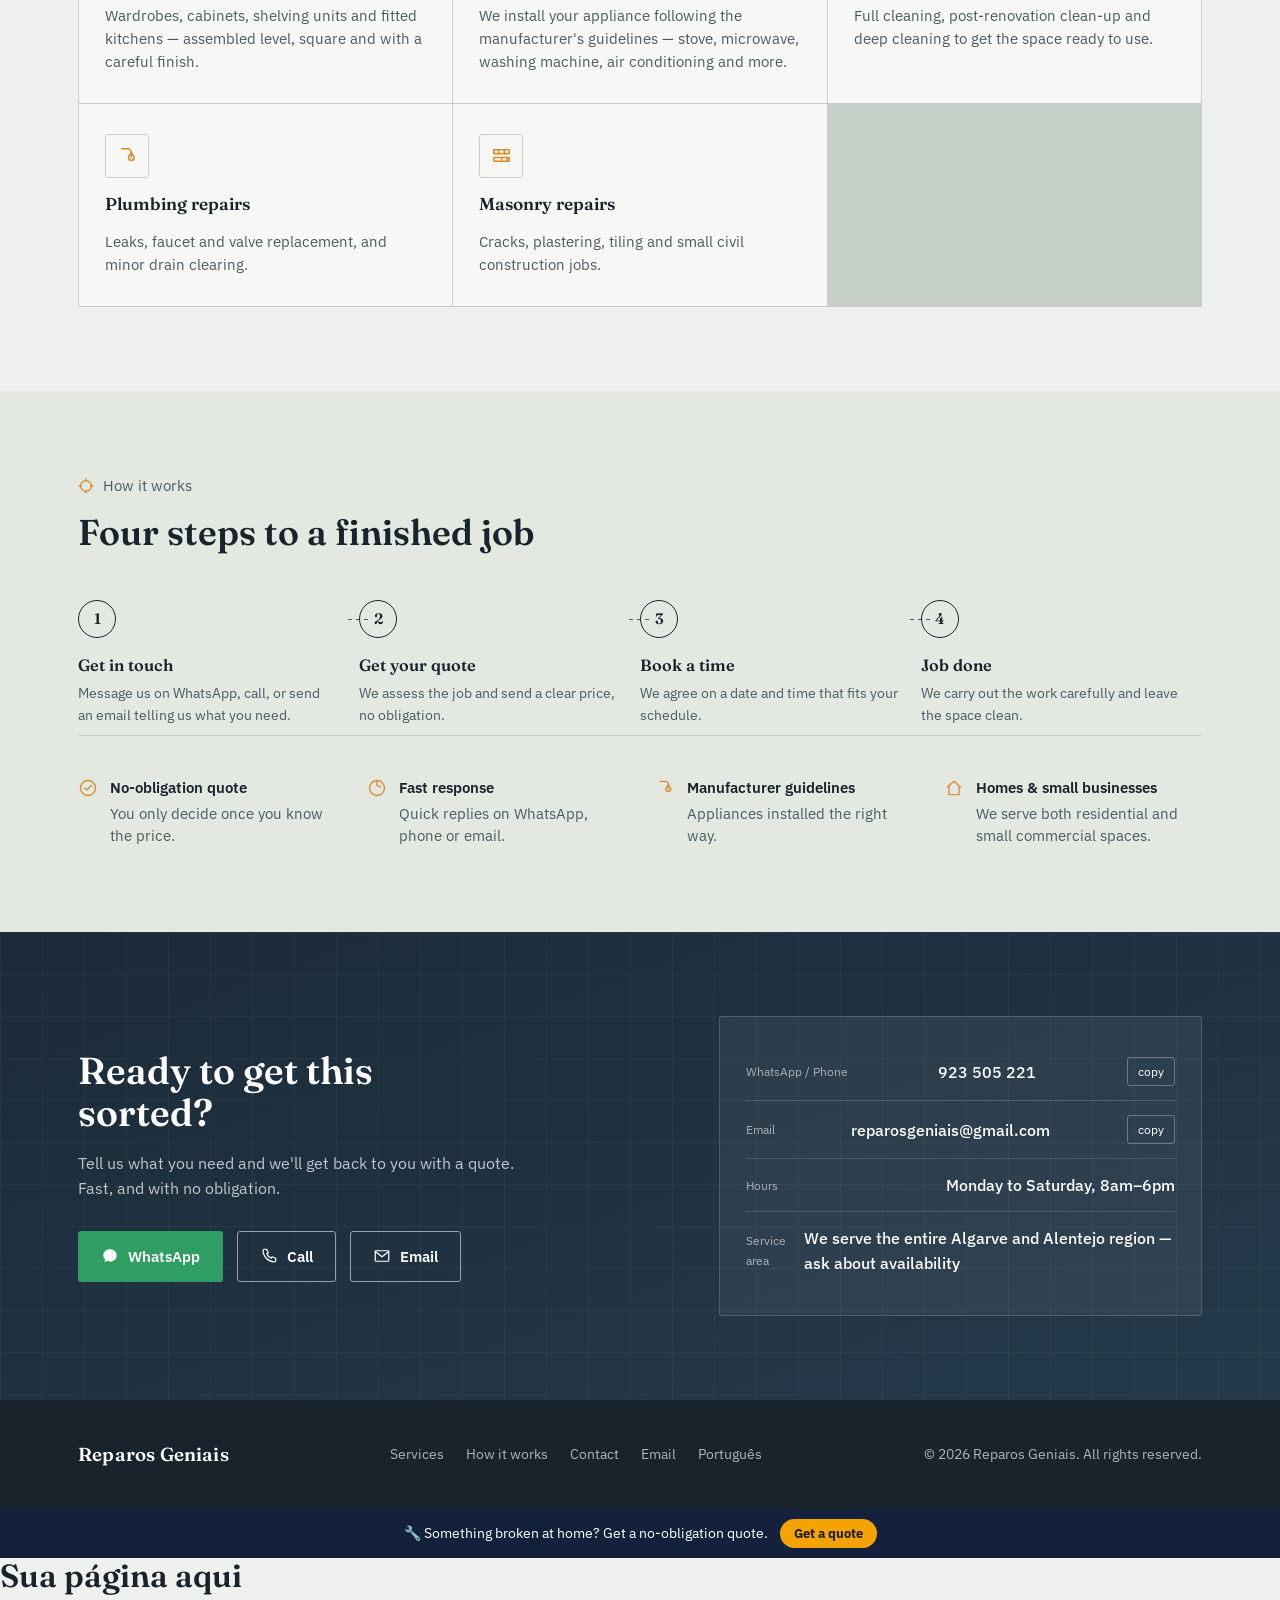
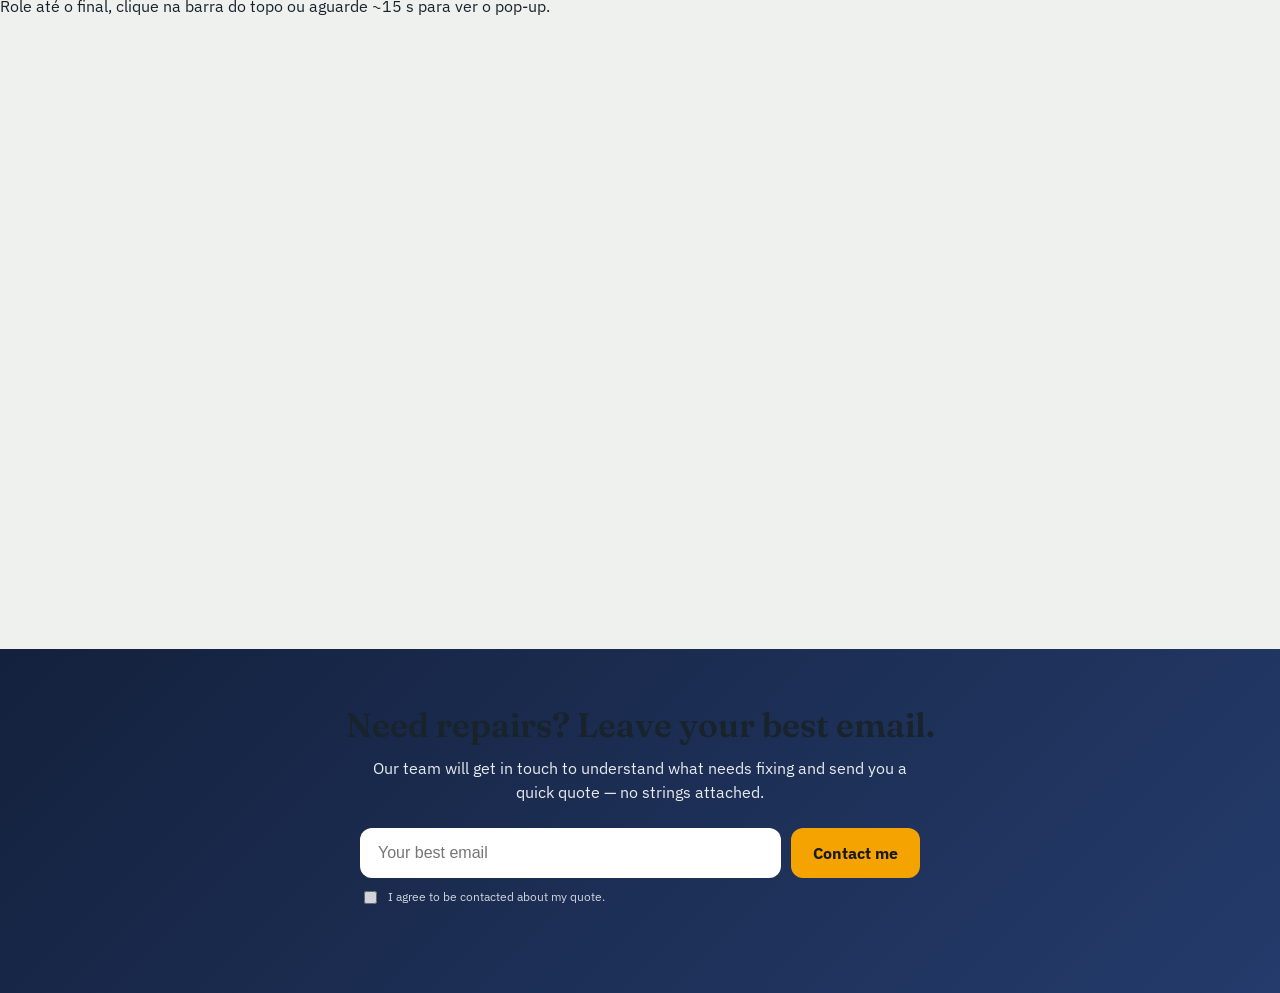
==== commit 026aca80: "Update index.html" ====
--- a/en/index.html
+++ b/en/index.html
@@ -80,7 +80,8 @@
 <link rel="preconnect" href="https://fonts.googleapis.com">
 <link rel="preconnect" href="https://fonts.gstatic.com" crossorigin>
 <link href="https://fonts.googleapis.com/css2?family=Fraunces:opsz,wght@9..144,400;9..144,500;9..144,600;9..144,700&family=IBM+Plex+Sans:wght@400;500;600;700&display=swap" rel="stylesheet">
-<link rel="stylesheet" href="../styles.css">
+<link rel="stylesheet" href="../styles.css">   
+<link rel="stylesheet" href="/carousel.css">
 </head>
 <body>
 
@@ -133,50 +134,7 @@
      HERO
      ============================================================ -->
 <main id="top">
-<section class="hero">
-  <div class="wrap hero-grid">
-    <div>
-      <div class="eyebrow">
-        <svg class="mark" viewBox="0 0 16 16"><circle cx="8" cy="8" r="5.4"/><line x1="8" y1="0.5" x2="8" y2="4"/><line x1="8" y1="12" x2="8" y2="15.5"/><line x1="0.5" y1="8" x2="4" y2="8"/><line x1="12" y1="8" x2="15.5" y2="8"/></svg>
-        Home repairs & renovations
-      </div>
-      <h1>We take care of your home, from a quick fix to a full renovation.</h1>
-      <p class="hero-sub">
-        We handle <strong>general renovations</strong>, <strong>handyman work</strong> of all kinds,
-        <strong>furniture assembly</strong> and <strong>appliance installation</strong> —
-        every appliance installed to the manufacturer's guidelines. We also offer
-        <strong>general cleaning</strong>, <strong>plumbing repairs</strong> and <strong>masonry repairs</strong>.
-      </p>
-      <div class="hero-ctas">
-        <a class="btn btn-primary js-wa" href="#" target="_blank" rel="noopener">
-          <svg viewBox="0 0 24 24" fill="currentColor"><path d="M12 3C7 3 3 6.6 3 11c0 2 .9 3.9 2.4 5.3L4.6 20l3.9-1.3c1 .4 2.2.6 3.5.6 5 0 9-3.6 9-8S17 3 12 3z"/></svg>
-          Message on WhatsApp
-        </a>
-        <a class="btn btn-outline js-tel" href="#">
-          <svg viewBox="0 0 24 24" fill="none" stroke="currentColor" stroke-width="1.6" stroke-linecap="round" stroke-linejoin="round"><path d="M6 3h3l2 5-2 1a11 11 0 0 0 6 6l1-2 5 2v3a2 2 0 0 1-2 2A16 16 0 0 1 4 5a2 2 0 0 1 2-2z"/></svg>
-          Call now
-        </a>
-      </div>
-      <div class="hero-note"><span class="dot"></span> Fast reply on WhatsApp · free, no-obligation quote</div>
-    </div>
-
-    <div class="spec-panel">
-      <div class="spec-head">
-        <span class="t1">What we do</span>
-        <span class="t2">7 service areas</span>
-      </div>
-      <ul class="spec-list">
-        <li><svg viewBox="0 0 24 24" fill="none" stroke="currentColor" stroke-width="1.6" stroke-linecap="round" stroke-linejoin="round"><path d="M4 11 12 4 20 11"/><path d="M6 10v10h12V10"/><path d="M10 20v-6h4v6"/></svg> General renovations</li>
-        <li><svg viewBox="0 0 24 24" fill="none" stroke="currentColor" stroke-width="1.6" stroke-linecap="round" stroke-linejoin="round"><path d="M14.5 3.5a4 4 0 0 0-5.4 4.9L4 13.5V17h3.5l5.1-5.1a4 4 0 0 0 4.9-5.4l-2.6 2.6-2-2 2.6-2.6z"/></svg> Handyman & odd jobs</li>
-        <li><svg viewBox="0 0 24 24" fill="none" stroke="currentColor" stroke-width="1.6" stroke-linecap="round" stroke-linejoin="round"><rect x="4" y="4" width="16" height="16" rx="1"/><line x1="4" y1="11" x2="20" y2="11"/><line x1="12" y1="11" x2="12" y2="20"/></svg> Furniture assembly</li>
-        <li><svg viewBox="0 0 24 24" fill="none" stroke="currentColor" stroke-width="1.6" stroke-linecap="round" stroke-linejoin="round"><rect x="6" y="8" width="8" height="8" rx="2"/><line x1="9" y1="8" x2="9" y2="5"/><line x1="13" y1="8" x2="13" y2="5"/><line x1="14" y1="12" x2="19" y2="12"/></svg> Appliance installation</li>
-        <li><svg viewBox="0 0 24 24" fill="none" stroke="currentColor" stroke-width="1.6" stroke-linecap="round" stroke-linejoin="round"><path d="M6 8h12l-1.5 11h-9L6 8z"/><path d="M8 8V6a1 1 0 0 1 1-1h6a1 1 0 0 1 1 1v2"/><path d="M4 8h16"/></svg> General cleaning</li>
-        <li><svg viewBox="0 0 24 24" fill="none" stroke="currentColor" stroke-width="1.6" stroke-linecap="round" stroke-linejoin="round"><path d="M6 4h6a4 4 0 0 1 4 4v2"/><line x1="16" y1="10" x2="16" y2="13"/><path d="M13 13a3 3 0 1 0 6 0c0-1.5-3-5-3-5s-3 3.5-3 5z"/></svg> Plumbing repairs</li>
-        <li><svg viewBox="0 0 24 24" fill="none" stroke="currentColor" stroke-width="1.6" stroke-linecap="round" stroke-linejoin="round"><rect x="4" y="5" width="16" height="4"/><rect x="4" y="13" width="16" height="4"/><line x1="9" y1="5" x2="9" y2="9"/><line x1="15" y1="5" x2="15" y2="9"/><line x1="12" y1="13" x2="12" y2="17"/><line x1="18" y1="13" x2="18" y2="17"/></svg> Masonry repairs</li>
-      </ul>
-    </div>
-  </div>
-</section>
+<div id="rg-carousel"></div>
 
 <!-- ============================================================
      SERVICES
@@ -547,5 +505,7 @@
     });
   });
 })();
-</script></body>
+</script>   
+<script src="/carousel.js"></script>
+</body>
 </html>
--- a/carousel.css
+++ b/carousel.css
@@ -0,0 +1,61 @@
+/* Reparos Geniais — carrossel de serviços (PT + EN) */
+.cg{--cg-ink:#1B2A38;--cg-acc:#D98E2B;--cg-acc-d:#b87619;--cg-bg:#f4f2ee;--cg-card:#fff;--cg-mut:#5b6672;--cg-line:#dcd8d0;
+  background:var(--cg-bg);color:var(--cg-ink);padding:44px 0 56px;font-family:"IBM Plex Sans",system-ui,sans-serif}
+@media (prefers-color-scheme:dark){:root:not([data-theme="light"]) .cg{--cg-ink:#eef1f4;--cg-bg:#16202a;--cg-card:#1f2c38;--cg-mut:#a9b4be;--cg-line:#324150}}
+.cg-wrap{max-width:1160px;margin:0 auto;padding:0 20px}
+.cg-intro{max-width:760px;margin-bottom:28px}
+.cg-intro h1{font-family:"Fraunces",Georgia,serif;font-weight:600;font-size:clamp(30px,5vw,50px);line-height:1.1;margin:0 0 12px}
+.cg-intro p{margin:0 0 18px;color:var(--cg-mut);font-size:17px;line-height:1.55}
+.cg-cta{display:flex;gap:10px;flex-wrap:wrap}
+.cg-btn{display:inline-flex;align-items:center;gap:8px;padding:12px 20px;border-radius:10px;font-weight:600;font-size:15px;text-decoration:none;border:2px solid var(--cg-acc);cursor:pointer;font-family:inherit}
+.cg-btn.p{background:var(--cg-acc);color:#1a1a1a}.cg-btn.p:hover{background:var(--cg-acc-d);border-color:var(--cg-acc-d);color:#fff}
+.cg-btn.o{background:transparent;color:var(--cg-ink);border-color:var(--cg-ink)}.cg-btn.o:hover{background:var(--cg-ink);color:var(--cg-bg)}
+.cg-head{font-family:"Fraunces",Georgia,serif;font-size:22px;margin:0 0 14px;font-weight:600}
+
+/* Abas */
+.cg-tabs-box{position:relative;border-bottom:1px solid var(--cg-line)}
+.cg-tabs{display:flex;gap:6px;overflow-x:auto;scrollbar-width:none;scroll-behavior:smooth;padding-right:48px}
+.cg-tabs::-webkit-scrollbar{display:none}
+.cg-tab{flex:0 0 auto;display:flex;flex-direction:column;align-items:center;gap:6px;background:none;border:0;border-bottom:3px solid transparent;padding:10px 16px 12px;cursor:pointer;color:var(--cg-mut);font:500 14px "IBM Plex Sans",system-ui,sans-serif;transition:color .2s,border-color .2s}
+.cg-tab .i{font-size:22px;filter:grayscale(1);opacity:.7;transition:.25s}
+.cg-tab:hover{color:var(--cg-ink)}
+.cg-tab:hover .i{transform:rotate(-12deg) scale(1.15);filter:none;opacity:1}
+.cg-tab[aria-selected=true]{color:var(--cg-ink);border-bottom-color:var(--cg-acc);font-weight:700}
+.cg-tab[aria-selected=true] .i{filter:none;opacity:1}
+.cg-tab:focus-visible,.cg-card:focus-visible,.cg-arrow:focus-visible{outline:3px solid var(--cg-acc);outline-offset:2px}
+
+/* Cartões */
+.cg-stage{position:relative;margin-top:22px}
+.cg-track{display:flex;gap:16px;overflow-x:auto;scroll-snap-type:x mandatory;scrollbar-width:none;padding:6px 2px 14px}
+.cg-track::-webkit-scrollbar{display:none}
+.cg-card{flex:0 0 calc((100% - 48px)/4);min-width:220px;aspect-ratio:4/5;scroll-snap-align:start;position:relative;border:0;border-radius:18px;overflow:hidden;cursor:pointer;color:#fff;text-align:left;padding:0;
+  background:linear-gradient(150deg,var(--a),var(--b));background-size:cover;background-position:center;transition:transform .35s cubic-bezier(.2,.8,.2,1),box-shadow .35s}
+.cg-card .em{position:absolute;top:18%;left:50%;transform:translateX(-50%);font-size:64px;transition:transform .5s cubic-bezier(.2,.8,.2,1)}
+.cg-card .lb{position:absolute;inset:auto 0 0 0;padding:44px 16px 16px;background:linear-gradient(transparent,rgba(10,16,22,.85));display:flex;flex-direction:column;gap:6px}
+.cg-card .lb b{font-size:17px;line-height:1.25}
+.cg-card .lb span{font-size:13px;font-weight:600;color:#ffd79a;opacity:0;transform:translateY(6px);transition:.3s}
+.cg-card:hover,.cg-card:focus-visible{transform:translateY(-8px) rotate(-.6deg);box-shadow:0 18px 34px rgba(0,0,0,.28)}
+.cg-card:hover .em{transform:translateX(-50%) scale(1.2) rotate(8deg)}
+.cg-card:hover .lb span,.cg-card:focus-visible .lb span{opacity:1;transform:none}
+.cg-arrow{position:absolute;top:42%;width:42px;height:42px;border-radius:50%;border:0;background:var(--cg-card);color:var(--cg-ink);box-shadow:0 4px 14px rgba(0,0,0,.25);font-size:20px;cursor:pointer;z-index:2}
+.cg-arrow.l{left:-14px}.cg-arrow.r{right:-14px}
+.cg-arrow:hover{background:var(--cg-acc);color:#1a1a1a}
+.cg-dots{display:flex;justify-content:center;gap:6px;margin-top:6px}
+.cg-dots i{width:8px;height:8px;border-radius:50%;background:var(--cg-line)}.cg-dots i.on{background:var(--cg-acc);width:22px;border-radius:8px}
+@media(max-width:900px){.cg-card{flex-basis:calc((100% - 32px)/3)}}
+@media(max-width:640px){.cg-card{flex-basis:70%}.cg-arrow{display:none}.cg{padding:28px 0 40px}}
+
+/* Diálogo */
+.cg-dlg{border:0;border-radius:20px;padding:0;width:min(480px,94vw);background:var(--cg-card,#fff);color:var(--cg-ink,#1B2A38);box-shadow:0 30px 70px rgba(0,0,0,.4)}
+.cg-dlg::backdrop{background:rgba(10,15,30,.6);backdrop-filter:blur(3px)}
+.cg-dlg[open]{animation:cgpop .28s ease}
+@keyframes cgpop{from{transform:translateY(14px) scale(.97);opacity:0}to{transform:none;opacity:1}}
+.cg-dlg form{padding:28px 26px 24px;display:flex;flex-direction:column;gap:12px;font-family:"IBM Plex Sans",system-ui,sans-serif}
+.cg-dlg h3{margin:0;font:600 22px/1.25 "Fraunces",Georgia,serif}
+.cg-chip{align-self:flex-start;background:#D98E2B;color:#1a1a1a;font-weight:700;font-size:14px;padding:6px 14px;border-radius:999px}
+.cg-dlg label{font-size:14px;font-weight:600;display:flex;flex-direction:column;gap:6px}
+.cg-dlg input,.cg-dlg textarea{font:16px inherit;font-family:inherit;padding:12px 14px;border-radius:10px;border:2px solid var(--cg-line,#dcd8d0);background:transparent;color:inherit;outline:0;resize:vertical}
+.cg-dlg input:focus,.cg-dlg textarea:focus{border-color:#D98E2B}
+.cg-dlg .row{display:flex;gap:10px;flex-wrap:wrap}.cg-dlg .row .cg-btn{flex:1 1 180px;justify-content:center}
+.cg-x{position:absolute;top:10px;right:14px;background:none;border:0;font-size:28px;cursor:pointer;color:inherit;line-height:1}
+@media(prefers-reduced-motion:reduce){.cg-card,.cg-card .em,.cg-tab .i,.cg-dlg[open]{transition:none;animation:none}}
